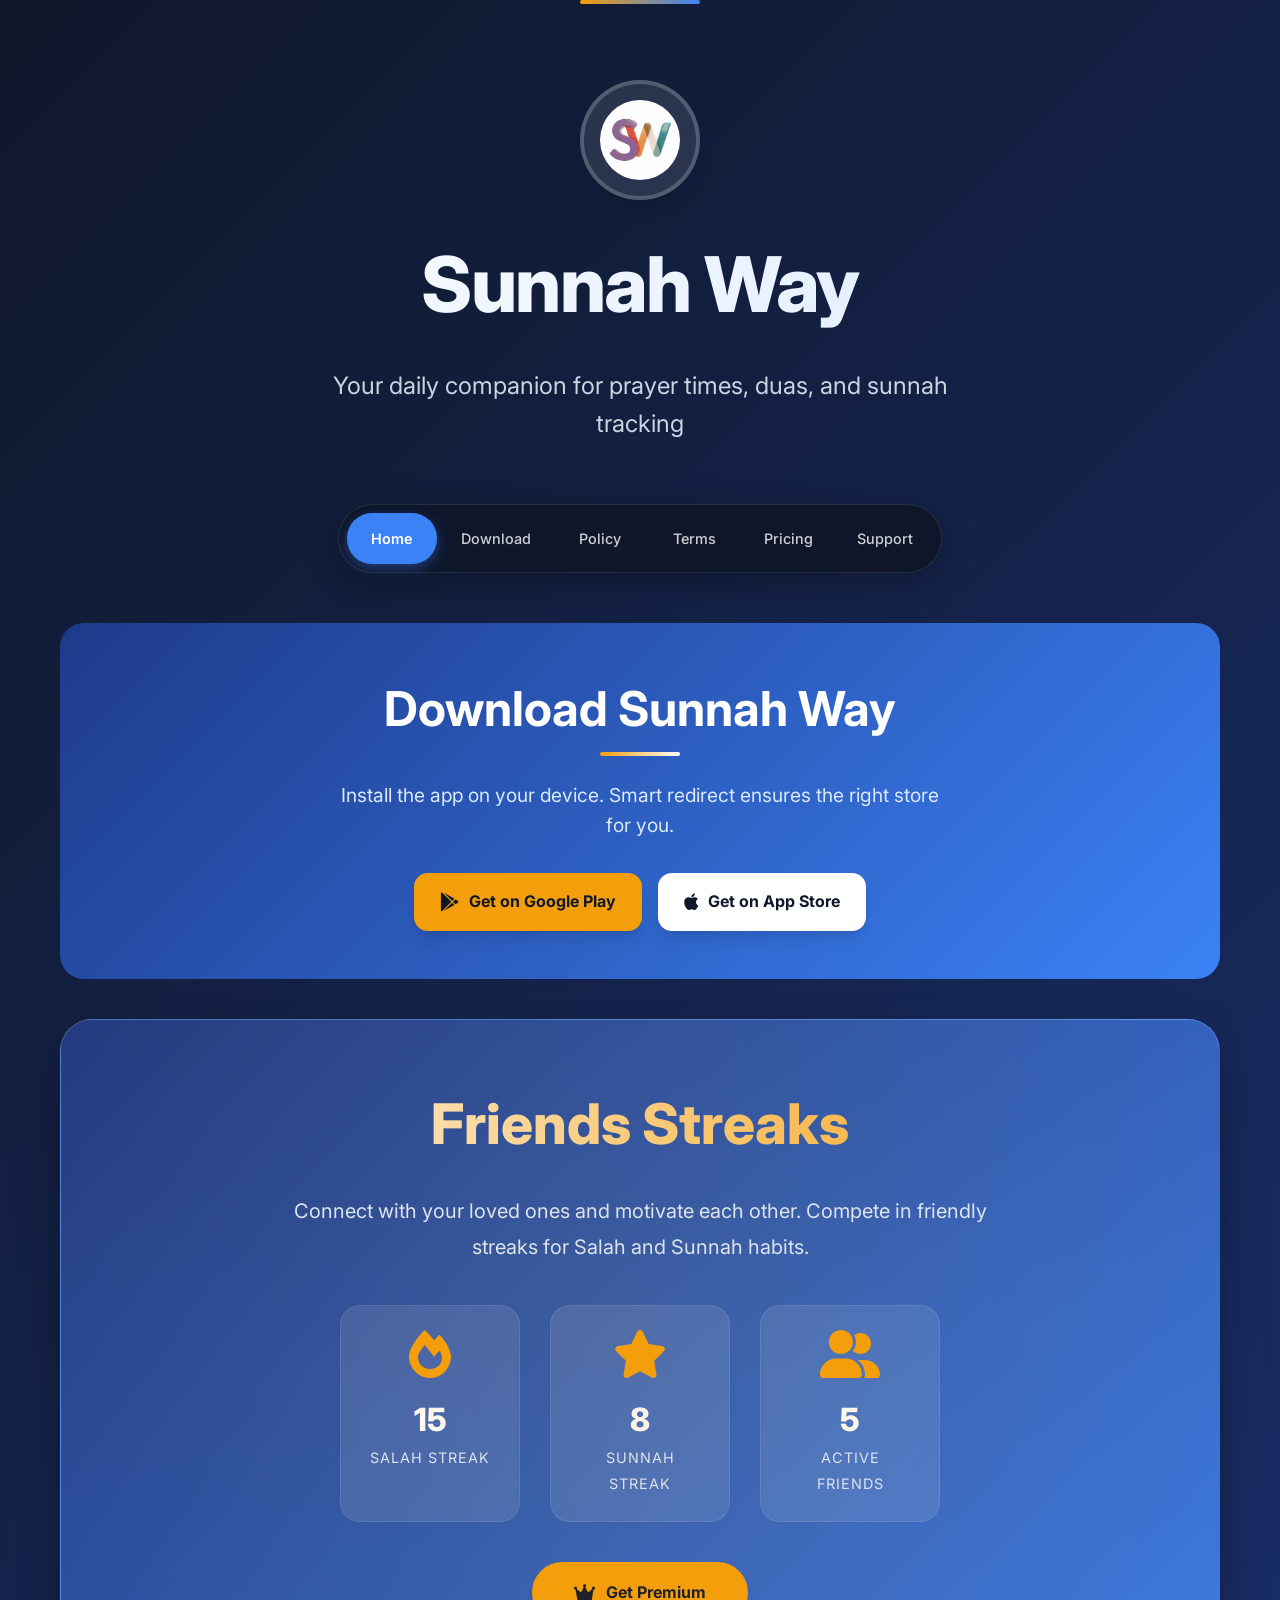
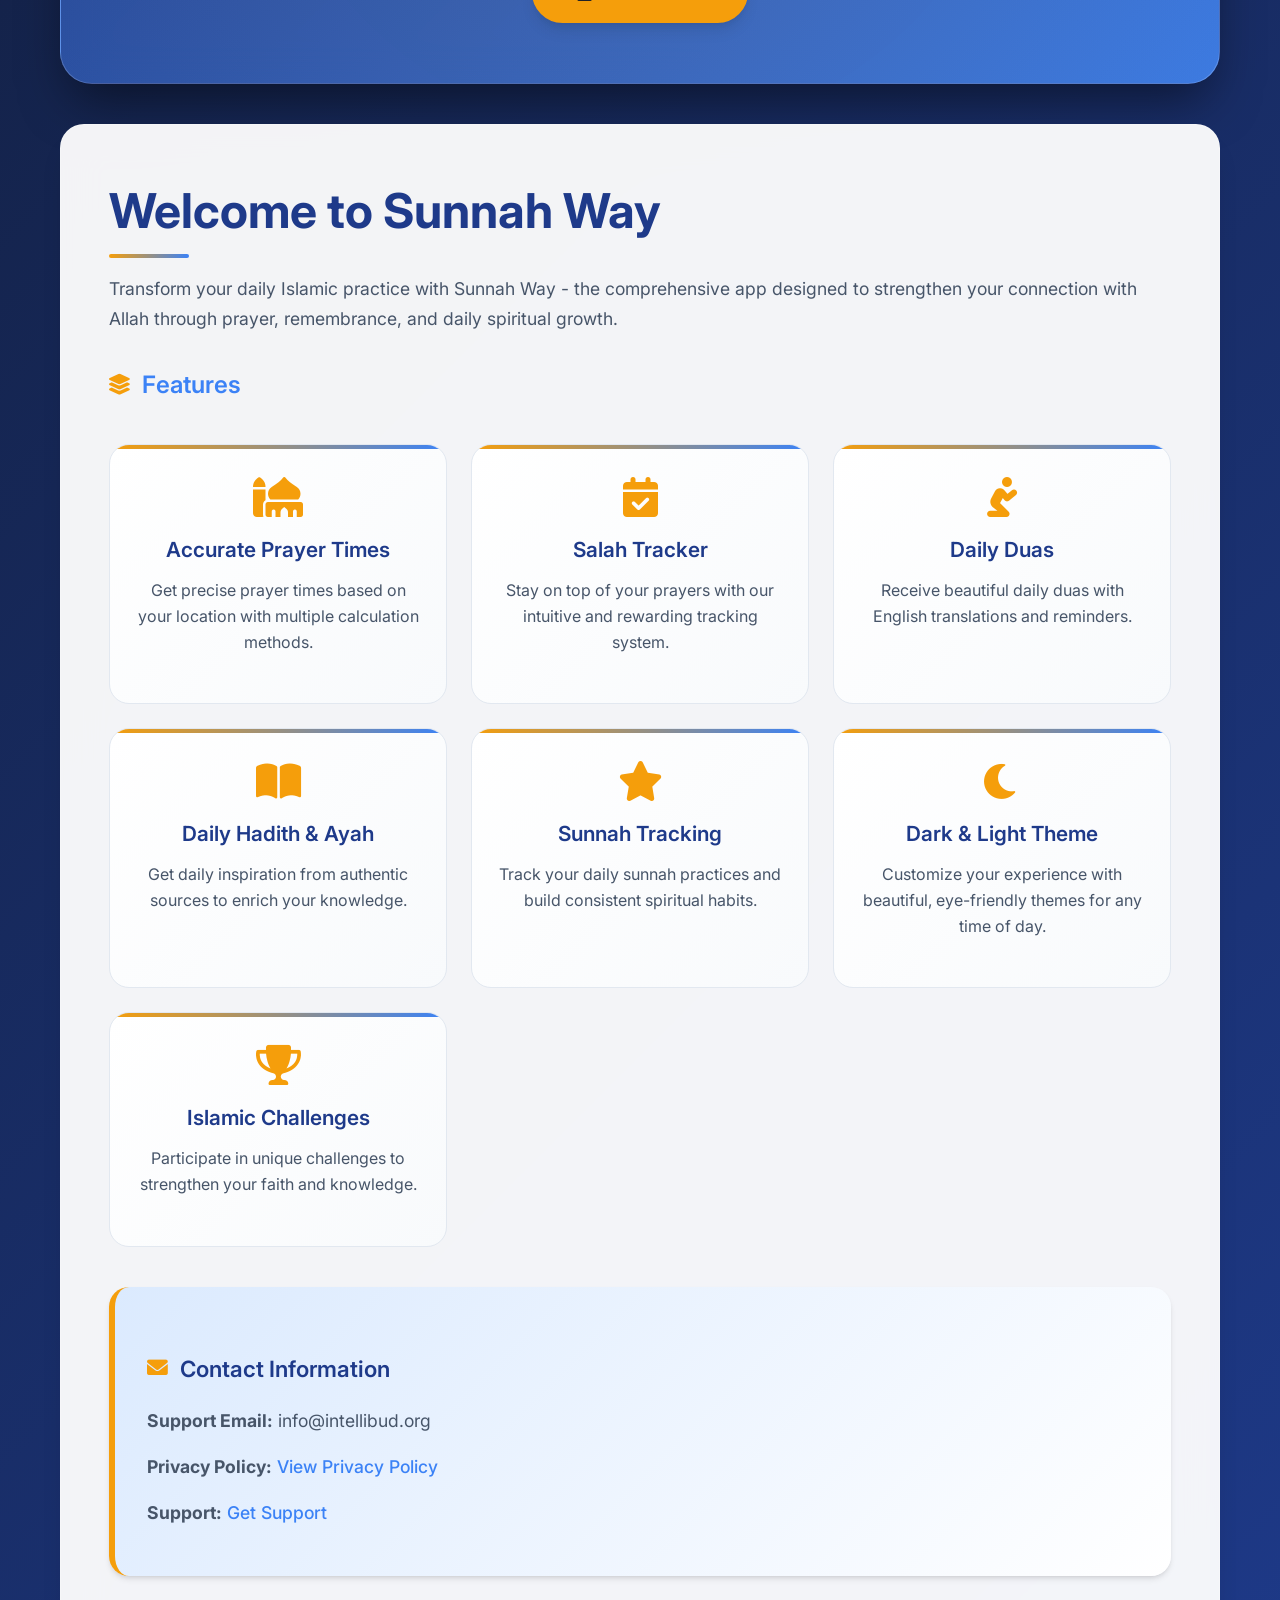
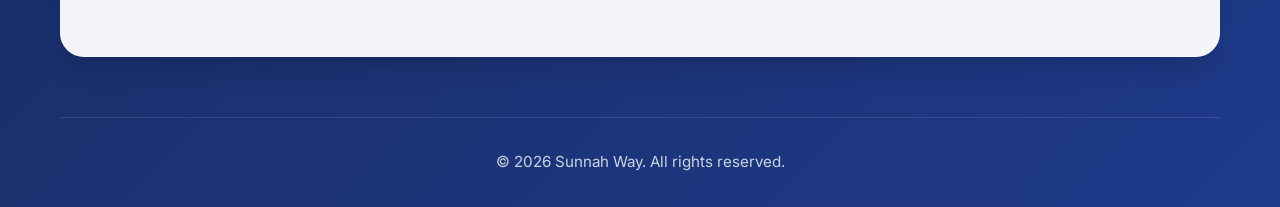
==== index.html @ 909e8182 "Fixed Navabr" ====
<!DOCTYPE html>
<html lang="en">
<head>
    <meta charset="UTF-8">
    <meta name="viewport" content="width=device-width, initial-scale=1.0">
    <link rel="icon" href="Logo.png">
    <title>Sunnah Way - Make Sunnah Your Lifestyle</title>
    <link href="https://fonts.googleapis.com/css2?family=Inter:wght@300;400;500;600;700;800&display=swap" rel="stylesheet">
    <link href="https://cdnjs.cloudflare.com/ajax/libs/font-awesome/6.0.0/css/all.min.css" rel="stylesheet">
    <style>
        :root {
            --primary-blue: #1e3a8a;
            --secondary-blue: #3b82f6;
            --accent-gold: #f59e0b;
            --deep-blue: #0f172a;
            --light-blue: #dbeafe;
            --white: #ffffff;
            --gray-100: #f8fafc;
            --gray-200: #e2e8f0;
            --gray-300: #cbd5e1;
            --gray-600: #475569;
            --gray-800: #1e293b;
            --shadow-sm: 0 1px 2px 0 rgb(0 0 0 / 0.05);
            --shadow-md: 0 4px 6px -1px rgb(0 0 0 / 0.1), 0 2px 4px -2px rgb(0 0 0 / 0.1);
            --shadow-lg: 0 10px 15px -3px rgb(0 0 0 / 0.1), 0 4px 6px -4px rgb(0 0 0 / 0.1);
            --shadow-xl: 0 20px 25px -5px rgb(0 0 0 / 0.1), 0 8px 10px -6px rgb(0 0 0 / 0.1);
        }

        * {
            margin: 0;
            padding: 0;
            box-sizing: border-box;
        }
        
        body {
            font-family: 'Inter', -apple-system, BlinkMacSystemFont, 'Segoe UI', Roboto, sans-serif;
            line-height: 1.6;
            color: var(--gray-800);
            background: linear-gradient(135deg, var(--deep-blue) 0%, var(--primary-blue) 100%);
            min-height: 100vh;
            overflow-x: hidden;
        }
        
        .container {
            max-width: 1200px;
            margin: 0 auto;
            padding: 0 20px;
        }
        
        /* Header Styles */
        .header {
            text-align: center;
            padding: 80px 0 60px;
            position: relative;
        }
        
        .header::before {
            content: '';
            position: absolute;
            top: 0;
            left: 50%;
            transform: translateX(-50%);
            width: 120px;
            height: 4px;
            background: linear-gradient(90deg, var(--accent-gold), var(--secondary-blue));
            border-radius: 2px;
        }
        
        .logo {
            width: 120px;
            height: 120px;
            margin: 0 auto 24px;
            border-radius: 50%;
            box-shadow: var(--shadow-lg);
            border: 4px solid rgba(255, 255, 255, 0.2);
            background: rgba(255, 255, 255, 0.1);
            backdrop-filter: blur(10px);
            display: flex;
            align-items: center;
            justify-content: center;
            animation: fadeInUp 1s ease-out 0.1s both;
            transition: all 0.3s ease;
        }
        
        .logo:hover {
            transform: scale(1.05);
            box-shadow: var(--shadow-xl);
            border-color: var(--accent-gold);
        }
        
        .logo img {
            width: 80px;
            height: 80px;
            object-fit: contain;
            border-radius: 50%;
        }
        
        .header h1 {
            font-size: clamp(3rem, 6vw, 5rem);
            font-weight: 800;
            margin-bottom: 20px;
            background: linear-gradient(135deg, var(--white) 0%, var(--light-blue) 100%);
            -webkit-background-clip: text; 
            background-clip: text;
            -webkit-text-fill-color: transparent;
            background-clip: text;
            letter-spacing: -0.02em;
            animation: fadeInUp 1s ease-out 0.3s both;
        }
        
        .header p {
            font-size: clamp(1.2rem, 2.5vw, 1.5rem);
            color: var(--gray-300);
            font-weight: 400;
            max-width: 700px;
            margin: 0 auto;
            animation: fadeInUp 1s ease-out 0.4s both;
        }
        
        .product-hunt-badge {
            text-align: center;
        }
        
        .product-hunt-badge img {
            transition: all 0.3s ease;
            border-radius: 12px;
            box-shadow: 0 4px 12px rgba(0, 0, 0, 0.15);
        }
        
        .product-hunt-badge img:hover {
            transform: translateY(-2px);
            box-shadow: 0 8px 20px rgba(0, 0, 0, 0.2);
        }
        
        /* Navigation */
        .nav {
            background: rgba(15, 23, 42, 0.95);
            backdrop-filter: blur(20px);
            border: 1px solid rgba(255, 255, 255, 0.1);
            border-radius: 50px;
            padding: 8px;
            margin: 0 auto 50px auto;
            display: flex;
            justify-content: center;
            align-items: center;
            gap: 4px;
            box-shadow: 0 8px 32px rgba(0, 0, 0, 0.3);
            animation: fadeInUp 1s ease-out 0.4s both;
            width: fit-content;
        }
        
        .nav a {
            color: rgba(255, 255, 255, 0.8);
            text-decoration: none;
            padding: 14px 20px;
            border-radius: 25px;
            background: transparent;
            transition: all 0.3s cubic-bezier(0.4, 0, 0.2, 1);
            font-weight: 500;
            font-size: 0.9rem;
            position: relative;
            white-space: nowrap;
            border: none;
            min-width: 90px;
            text-align: center;
            flex-shrink: 0;
        }
        
        .nav a:hover {
            background: rgba(255, 255, 255, 0.1);
            color: var(--white);
            transform: translateY(-1px);
        }
        
        .nav a.active {
            background: var(--secondary-blue);
            color: var(--white);
            font-weight: 600;
            box-shadow: 0 4px 12px rgba(59, 130, 246, 0.4);
        }
        
        /* Mobile Navigation */
        .mobile-nav-toggle {
            display: none;
            background: rgba(15, 23, 42, 0.95);
            border: 1px solid rgba(255, 255, 255, 0.1);
            border-radius: 12px;
            padding: 12px;
            color: white;
            cursor: pointer;
            margin-bottom: 20px;
            margin-left: auto;
            margin-right: auto;
            width: fit-content;
        }
        
        /* Content Sections */
        .content {
            background: rgba(255, 255, 255, 0.95);
            backdrop-filter: blur(20px);
            border-radius: 24px;
            padding: 48px;
            margin-bottom: 32px;
            box-shadow: var(--shadow-xl);
            border: 1px solid rgba(255, 255, 255, 0.2);
            animation: fadeInUp 1s ease-out 0.6s both;
        }
        
        .content h2 {
            color: var(--primary-blue);
            margin-bottom: 24px;
            font-size: clamp(2rem, 4vw, 3rem);
            font-weight: 700;
            position: relative;
        }
        
        .content h2::after {
            content: '';
            position: absolute;
            bottom: -8px;
            left: 0;
            width: 80px;
            height: 4px;
            background: linear-gradient(90deg, var(--accent-gold), var(--secondary-blue));
            border-radius: 2px;
        }
        
        .content h3 {
            color: var(--secondary-blue);
            margin: 32px 0 16px 0;
            font-size: 1.5rem;
            font-weight: 600;
            display: flex;
            align-items: center;
            gap: 12px;
        }
        
        .content h3 i {
            color: var(--accent-gold);
            font-size: 1.3rem;
        }
        
        .content p {
            font-size: 1.1rem;
            color: var(--gray-600);
            margin-bottom: 16px;
            line-height: 1.7;
        }
        
        .content ul {
            margin: 16px 0;
            padding-left: 24px;
        }
        
        .content li {
            font-size: 1.1rem;
            color: var(--gray-600);
            margin-bottom: 8px;
            line-height: 1.6;
        }
        
        /* Feature Cards */
        .app-features {
            display: grid;
            grid-template-columns: repeat(auto-fit, minmax(280px, 1fr));
            gap: 24px;
            margin: 40px 0;
        }
        
        .feature-card {
            background: linear-gradient(135deg, var(--white) 0%, var(--gray-100) 100%);
            border: 1px solid var(--gray-200);
            border-radius: 20px;
            padding: 32px 24px;
            text-align: center;
            transition: all 0.3s cubic-bezier(0.4, 0, 0.2, 1);
            position: relative;
            overflow: hidden;
        }
        
        .feature-card::before {
            content: '';
            position: absolute;
            top: 0;
            left: 0;
            right: 0;
            height: 4px;
            background: linear-gradient(90deg, var(--accent-gold), var(--secondary-blue));
        }
        
        .feature-card:hover {
            transform: translateY(-8px);
            box-shadow: var(--shadow-xl);
            border-color: var(--secondary-blue);
        }
        
        .feature-card i {
            font-size: 2.5rem;
            color: var(--accent-gold);
            margin-bottom: 16px;
            display: block;
        }
        
        .feature-card h4 {
            color: var(--primary-blue);
            margin-bottom: 12px;
            font-size: 1.3rem;
            font-weight: 600;
        }
        
        .feature-card p {
            color: var(--gray-600);
            font-size: 1rem;
            line-height: 1.6;
        }
        
        /* Contact Info */
        .contact-info {
            background: linear-gradient(135deg, var(--light-blue) 0%, var(--white) 100%);
            border-radius: 20px;
            padding: 32px;
            margin: 32px 0;
            border-left: 6px solid var(--accent-gold);
            box-shadow: var(--shadow-md);
        }

        .title {

            border-radius: 50px;
        }
        
        .contact-info h3 {
            color: var(--primary-blue);
            margin-bottom: 20px;
            font-size: 1.4rem;
            font-weight: 600;
            display: flex;
            align-items: center;
            gap: 12px;
        }
        
        .contact-info h3 i {
            color: var(--accent-gold);
        }
        
        .contact-info a {
            color: var(--secondary-blue);
            text-decoration: none;
            font-weight: 500;
            transition: color 0.3s ease;
        }
        
        .contact-info a:hover {
            color: var(--accent-gold);
        }
        
        /* Download CTA Section */
        .download-cta {
            background: linear-gradient(135deg, var(--primary-blue) 0%, var(--secondary-blue) 100%);
            border-radius: 24px;
            padding: 48px;
            margin: 32px 0;
            color: var(--white);
            text-align: center;
            animation: fadeInUp 1s ease-out 0.8s both;
        }
        
        .download-cta h2 {
            color: var(--white);
            margin-bottom: 32px;
            font-size: clamp(2rem, 4vw, 3rem);
            font-weight: 700;
            position: relative;
        }
        
        .download-cta h2::after {
            content: '';
            position: absolute;
            bottom: -8px;
            left: 50%;
            transform: translateX(-50%);
            width: 80px;
            height: 4px;
            background: linear-gradient(90deg, var(--accent-gold), var(--white));
            border-radius: 2px;
        }
        
        .download-cta p {
            color: var(--light-blue);
            font-size: 1.2rem;
            margin-bottom: 32px;
            max-width: 600px;
            margin-left: auto;
            margin-right: auto;
        }
        
        .download-cta .download-btn {
            display: inline-flex;
            align-items: center;
            gap: 12px;
            background: var(--accent-gold);
            color: var(--deep-blue);
            padding: 16px 32px;
            border-radius: 16px;
            text-decoration: none;
            font-weight: 700;
            font-size: 1.1rem;
            transition: all 0.3s cubic-bezier(0.4, 0, 0.2, 1);
            box-shadow: var(--shadow-lg);
            border: 2px solid var(--accent-gold);
        }
        
        .download-cta .download-btn:hover {
            background: transparent;
            color: var(--accent-gold);
            transform: translateY(-2px);
            box-shadow: var(--shadow-xl);
        }
        
        .download-cta .download-btn i {
            font-size: 1.2rem;
        }

        /* Store Button Group */
        .store-buttons {
            display: flex;
            justify-content: center;
            gap: 16px;
            flex-wrap: wrap;
        }
        .store-btn {
            display: inline-flex;
            align-items: center;
            gap: 10px;
            padding: 14px 24px;
            border-radius: 14px;
            text-decoration: none;
            font-weight: 700;
            box-shadow: var(--shadow-lg);
            transition: all 0.3s cubic-bezier(0.4, 0, 0.2, 1);
            border: 2px solid transparent;
        }
        .store-btn i {
            font-size: 1.2rem;
        }
        .store-btn.google-play {
            background: var(--accent-gold);
            color: var(--deep-blue);
            border-color: var(--accent-gold);
        }
        .store-btn.google-play:hover {
            background: transparent;
            color: var(--accent-gold);
            transform: translateY(-2px);
            box-shadow: var(--shadow-xl);
        }
        .store-btn.app-store {
            background: var(--white);
            color: var(--deep-blue);
            border-color: var(--white);
        }
        .store-btn.app-store:hover {
            background: transparent;
            color: var(--white);
            transform: translateY(-2px);
            box-shadow: var(--shadow-xl);
        }
        
        /* Footer */
        .footer {
            text-align: center;
            color: var(--gray-300);
            margin-top: 60px;
            padding: 32px 0;
            font-size: 0.95rem;
            border-top: 1px solid rgba(255, 255, 255, 0.1);
        }
        
        /* Animations */
        @keyframes fadeInUp {
            from {
                opacity: 0;
                transform: translateY(30px);
            }
            to {
                opacity: 1;
                transform: translateY(0);
            }
        }
        
        /* Mobile Responsive */
        @media (max-width: 768px) {
            .container {
                padding: 0 16px;
            }
            
            .header {
                padding: 60px 0 40px;
            }
            
            .mobile-nav-toggle {
                display: flex;
                align-items: center;
                justify-content: center;
                position: fixed;
                top: 20px;
                right: 20px;
                background: rgba(15, 23, 42, 0.8);
                backdrop-filter: blur(12px);
                border: 1px solid rgba(255, 255, 255, 0.2);
                border-radius: 12px;
                width: 50px;
                height: 50px;
                color: white;
                cursor: pointer;
                z-index: 1000;
                transition: all 0.3s cubic-bezier(0.4, 0, 0.2, 1);
                box-shadow: 0 8px 32px rgba(0, 0, 0, 0.3);
            }

            .mobile-nav-toggle:hover {
                background: rgba(15, 23, 42, 0.95);
                transform: scale(1.05);
                border-color: var(--accent-gold);
            }

            .mobile-nav-toggle i {
                font-size: 1.4rem;
            }

            .nav {
                display: none;
                flex-direction: column;
                position: fixed;
                top: 85px;
                left: 20px;
                right: 20px;
                background: rgba(15, 23, 42, 0.98);
                backdrop-filter: blur(25px);
                padding: 30px 20px;
                border-radius: 24px;
                border: 1px solid rgba(255, 255, 255, 0.1);
                box-shadow: 0 20px 40px rgba(0, 0, 0, 0.5);
                z-index: 999;
                gap: 12px;
                animation: slideDown 0.4s cubic-bezier(0.4, 0, 0.2, 1);
            }

            @keyframes slideDown {
                from { opacity: 0; transform: translateY(-20px); }
                to { opacity: 1; transform: translateY(0); }
            }
            
            .nav.active {
                display: flex;
            }
            
            .nav a {
                padding: 16px 20px;
                font-size: 1.1rem;
                width: 100%;
                text-align: center;
                border-radius: 16px;
                background: rgba(255, 255, 255, 0.03);
            }

            .nav a:hover {
                background: rgba(255, 255, 255, 0.1);
                transform: translateX(5px);
            }

            .nav a.active {
                background: var(--secondary-blue);
                box-shadow: 0 4px 15px rgba(59, 130, 246, 0.4);
            }
            
            .content {
                padding: 32px 24px;
                margin-bottom: 24px;
            }
            
            .app-features {
                grid-template-columns: 1fr;
                gap: 20px;
            }
            
            .feature-card {
                padding: 24px 20px;
            }
            
            .contact-info {
                padding: 24px 20px;
            }
            
            .download-cta {
                padding: 32px 24px;
            }

            .store-buttons {
                flex-direction: column;
                align-items: stretch;
                gap: 12px;
            }
            .store-btn {
                justify-content: center;
            }
        }
        
        @media (max-width: 480px) {
            .header h1 {
                font-size: 2.5rem;
            }
            
            .content h2 {
                font-size: 1.8rem;
            }
            
            .content {
                padding: 24px 20px;
            }

            .nav {
                top: 80px;
            }
            
            .feature-card {
                padding: 20px 16px;
            }
            
            .download-cta {
                padding: 24px 20px;
            }
        }

        /* Premium Section Styling */
        .premium-friends-section {
            background: linear-gradient(135deg, rgba(30, 58, 138, 0.9) 0%, rgba(59, 130, 246, 0.9) 100%);
            backdrop-filter: blur(20px);
            border-radius: 32px;
            padding: 60px 40px;
            margin: 40px 0;
            text-align: center;
            color: var(--white);
            border: 1px solid rgba(255, 255, 255, 0.2);
            box-shadow: 0 25px 50px -12px rgba(0, 0, 0, 0.5);
            position: relative;
            overflow: hidden;
            animation: fadeInUp 1s ease-out 0.8s both;
        }

        .premium-friends-section::before {
            content: '';
            position: absolute;
            top: -50%;
            left: -50%;
            width: 200%;
            height: 200%;
            background: radial-gradient(circle, rgba(245, 158, 11, 0.1) 0%, transparent 70%);
            animation: rotate 20s linear infinite;
        }

        @keyframes rotate {
            from { transform: rotate(0deg); }
            to { transform: rotate(360deg); }
        }

        .premium-friends-section h2 {
            font-size: clamp(2rem, 5vw, 3.5rem);
            margin-bottom: 24px;
            background: linear-gradient(to right, #fff, #f59e0b);
            -webkit-background-clip: text; 
            background-clip: text;
            -webkit-text-fill-color: transparent;
            font-weight: 800;
        }

        .premium-friends-section p {
            font-size: 1.25rem;
            color: var(--light-blue);
            max-width: 700px;
            margin: 0 auto 40px;
            line-height: 1.8;
        }

        .streak-visual {
            display: flex;
            justify-content: center;
            gap: 30px;
            flex-wrap: wrap;
            margin-bottom: 40px;
        }

        .streak-card {
            background: rgba(255, 255, 255, 0.1);
            padding: 24px;
            border-radius: 20px;
            border: 1px solid rgba(255, 255, 255, 0.1);
            width: 180px;
            transition: transform 0.3s ease;
        }

        .streak-card:hover {
            transform: translateY(-10px);
            background: rgba(255, 255, 255, 0.15);
        }

        .streak-card i {
            font-size: 3rem;
            color: var(--accent-gold);
            margin-bottom: 16px;
        }

        .streak-card .number {
            font-size: 2rem;
            font-weight: 800;
            display: block;
        }

        .streak-card .label {
            font-size: 0.9rem;
            text-transform: uppercase;
            letter-spacing: 1px;
            color: var(--light-blue);
        }
    </style>
</head>
<body>
    <div class="container">
        <div class="header">
            <div class="logo">
                <img src="Logo.png" alt="Sunnah Way Logo">
            </div>
            <h1>Sunnah Way</h1>
            <p>Your daily companion for prayer times, duas, and sunnah tracking</p>
        </div>
        
        <button class="mobile-nav-toggle" id="mobile-menu-btn">
            <i class="fas fa-bars"></i>
        </button>

        <nav class="nav">
            <a href="index.html" class="active">Home</a>
            <a href="download.html">Download</a>
            <a href="privacy.html">Policy</a>
            <a href="terms.html">Terms</a>
            <a href="pricing.html">Pricing</a>
            <a href="support.html">Support</a>
        </nav>

        <div class="download-cta">
            <h2>Download Sunnah Way</h2>
            <p>Install the app on your device. Smart redirect ensures the right store for you.</p>
            <div class="store-buttons">
                <a href="download.html" class="store-btn google-play">
                    <i class="fab fa-google-play"></i>
                    Get on Google Play
                </a>
                <a href="download.html" class="store-btn app-store">
                    <i class="fab fa-apple"></i>
                    Get on App Store
                </a>
            </div>
        </div>

        <!-- Premium Feature Section -->
        <div class="premium-friends-section">
            <h2>Friends Streaks</h2>
            <p>Connect with your loved ones and motivate each other. Compete in friendly streaks for Salah and Sunnah habits.</p>
            <div class="streak-visual">
                <div class="streak-card">
                    <i class="fas fa-fire"></i>
                    <span class="number">15</span>
                    <span class="label">Salah Streak</span>
                </div>
                <div class="streak-card">
                    <i class="fas fa-star"></i>
                    <span class="number">8</span>
                    <span class="label">Sunnah Streak</span>
                </div>
                <div class="streak-card">
                    <i class="fas fa-user-friends"></i>
                    <span class="number">5</span>
                    <span class="label">Active Friends</span>
                </div>
            </div>
            <a href="pricing.html" class="store-btn google-play" style="padding: 16px 40px; border-radius: 50px;">
                <i class="fas fa-crown"></i> Get Premium
            </a>
        </div>

        <div class="content">
            <h2>Welcome to Sunnah Way</h2>
            <p>Transform your daily Islamic practice with Sunnah Way - the comprehensive app designed to strengthen your connection with Allah through prayer, remembrance, and daily spiritual growth.</p>
            
            <h3><i class="fas fa-layer-group"></i> Features</h3>
            <div class="app-features">
                <div class="feature-card">
                    <i class="fas fa-mosque"></i>
                    <h4>Accurate Prayer Times</h4>
                    <p>Get precise prayer times based on your location with multiple calculation methods.</p>
                </div>
                <div class="feature-card">
                    <i class="fas fa-calendar-check"></i>
                    <h4>Salah Tracker</h4>
                    <p>Stay on top of your prayers with our intuitive and rewarding tracking system.</p>
                </div>
                <div class="feature-card">
                    <i class="fas fa-pray"></i>
                    <h4>Daily Duas</h4>
                    <p>Receive beautiful daily duas with English translations and reminders.</p>
                </div>
                <div class="feature-card">
                    <i class="fas fa-book-open"></i>
                    <h4>Daily Hadith & Ayah</h4>
                    <p>Get daily inspiration from authentic sources to enrich your knowledge.</p>
                </div>
                <div class="feature-card">
                    <i class="fas fa-star"></i>
                    <h4>Sunnah Tracking</h4>
                    <p>Track your daily sunnah practices and build consistent spiritual habits.</p>
                </div>
                <div class="feature-card">
                    <i class="fas fa-moon"></i>
                    <h4>Dark & Light Theme</h4>
                    <p>Customize your experience with beautiful, eye-friendly themes for any time of day.</p>
                </div>
                <div class="feature-card">
                    <i class="fas fa-trophy"></i>
                    <h4>Islamic Challenges</h4>
                    <p>Participate in unique challenges to strengthen your faith and knowledge.</p>
                </div>
            </div>
            
            <div class="contact-info">
                <h3><i class="fas fa-envelope"></i> Contact Information</h3>
                <p><strong>Support Email:</strong> info@intellibud.org</p>
                <p><strong>Privacy Policy:</strong> <a href="privacy.html">View Privacy Policy</a></p>
                <p><strong>Support:</strong> <a href="support.html">Get Support</a></p>
            </div>
        </div>
        
        
        
        <div class="footer">
            <p>&copy; 2026 Sunnah Way. All rights reserved.</p>
        </div>
    </div>

    
    <script>
        const mobileMenuBtn = document.getElementById('mobile-menu-btn');
        const nav = document.querySelector('.nav');

        if (mobileMenuBtn && nav) {
            mobileMenuBtn.addEventListener('click', () => {
                nav.classList.toggle('active');
                const icon = mobileMenuBtn.querySelector('i');
                if (nav.classList.contains('active')) {
                    icon.classList.remove('fa-bars');
                    icon.classList.add('fa-times');
                } else {
                    icon.classList.remove('fa-times');
                    icon.classList.add('fa-bars');
                }
            });

            document.addEventListener('click', (e) => {
                if (!nav.contains(e.target) && !mobileMenuBtn.contains(e.target)) {
                    nav.classList.remove('active');
                    const icon = mobileMenuBtn.querySelector('i');
                    if (icon) {
                        icon.classList.remove('fa-times');
                        icon.classList.add('fa-bars');
                    }
                }
            });
        }
    </script>

</body>
</html>
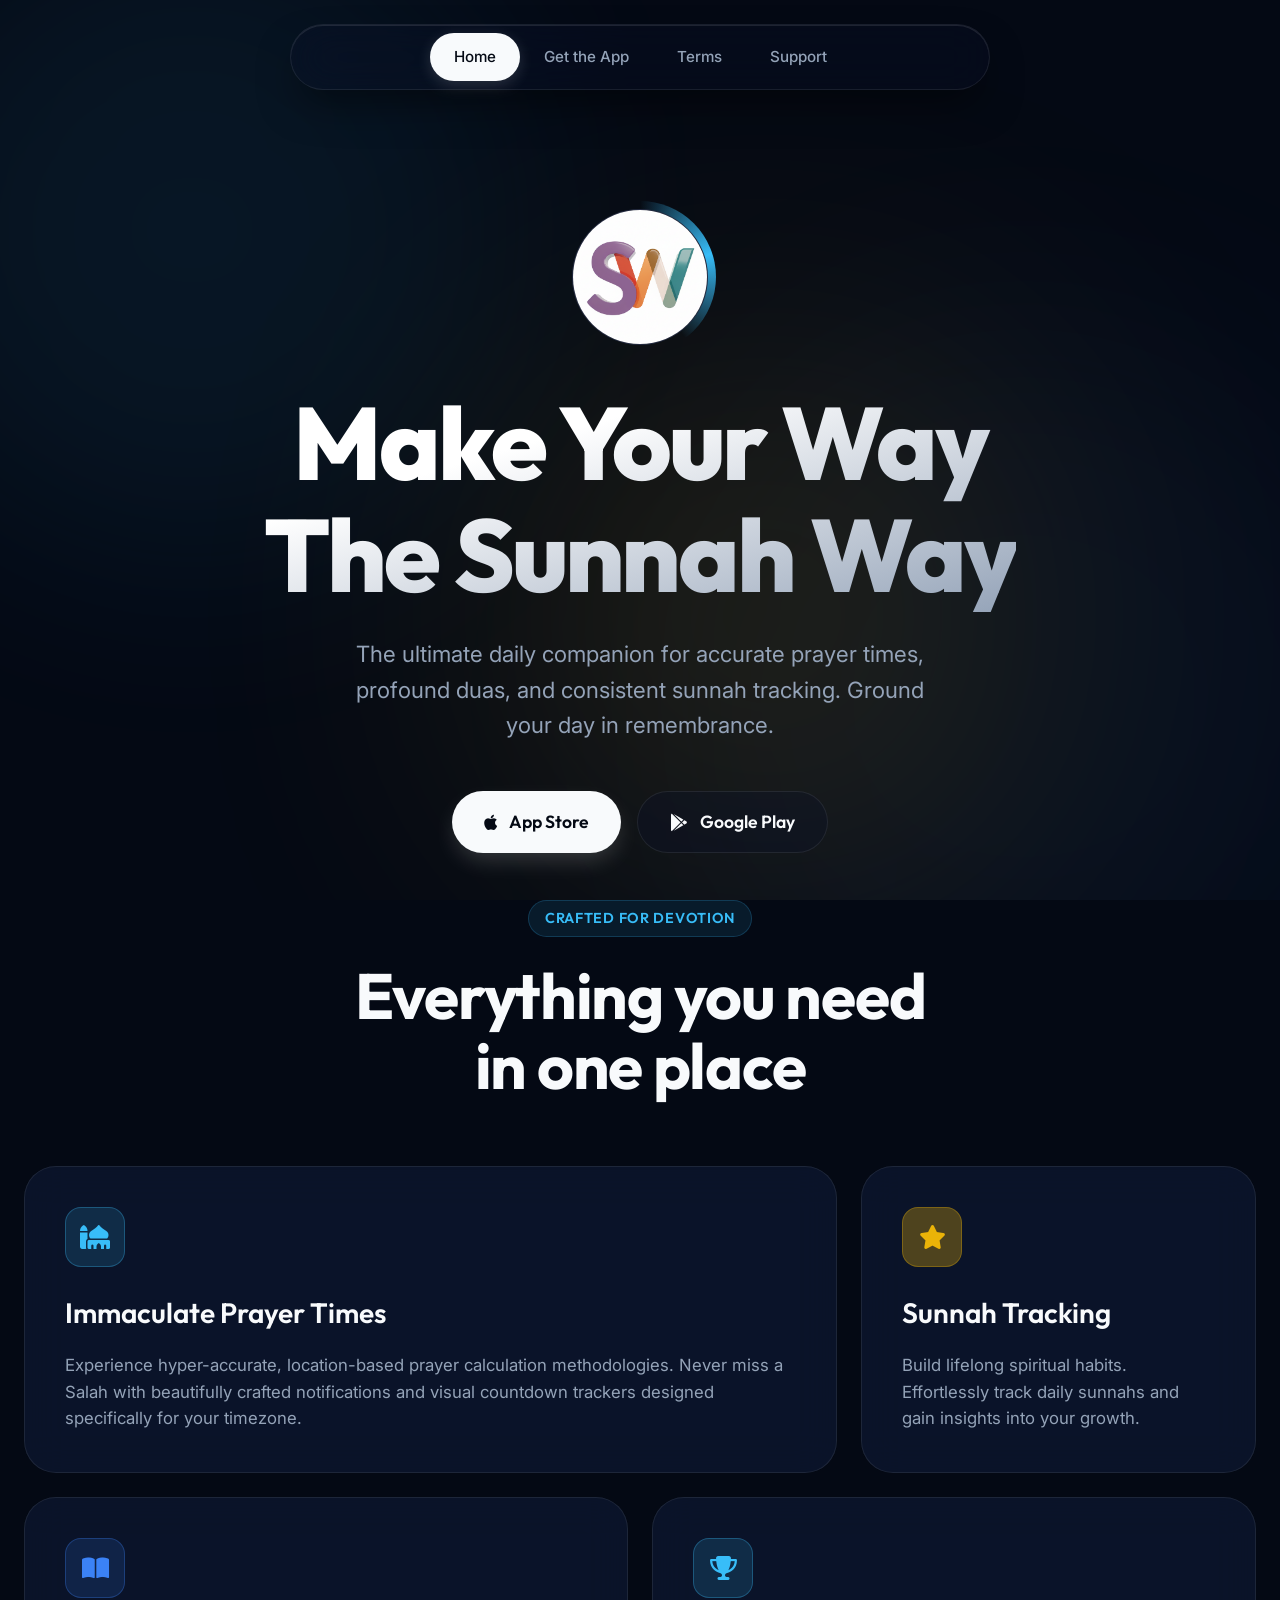
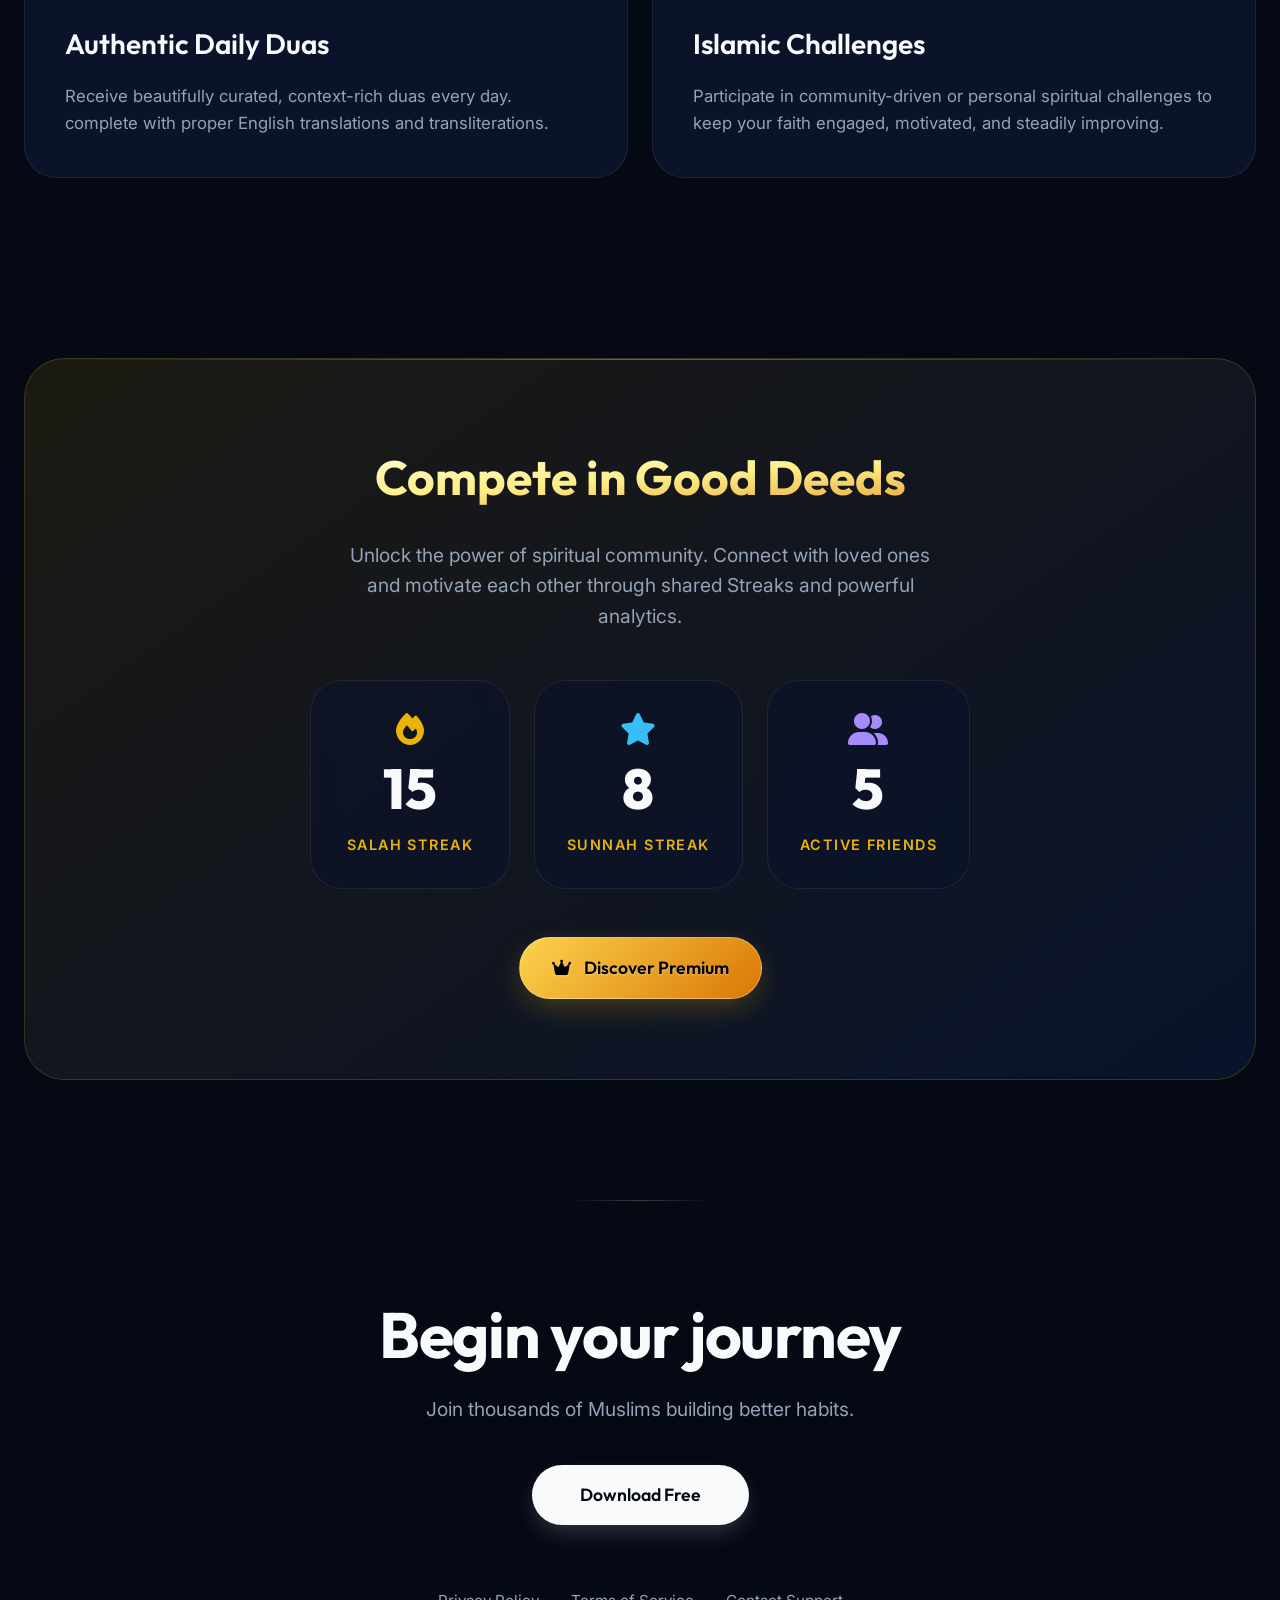
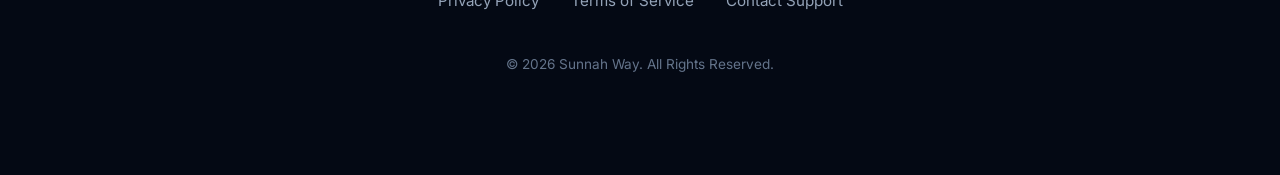
==== commit 35fd24f3: "UI Enhanced" ====
--- a/index.html
+++ b/index.html
@@ -1,881 +1,194 @@
 <!DOCTYPE html>
-<html lang="en">
+<html lang="en" class="scroll-smooth">
+
 <head>
     <meta charset="UTF-8">
     <meta name="viewport" content="width=device-width, initial-scale=1.0">
+    <meta name="description"
+        content="Sunnah Way - Transform your daily Islamic practice with the ultimate app for prayer, dua, and sunnah tracking.">
     <link rel="icon" href="Logo.png">
-    <title>Sunnah Way - Make Sunnah Your Lifestyle</title>
-    <link href="https://fonts.googleapis.com/css2?family=Inter:wght@300;400;500;600;700;800&display=swap" rel="stylesheet">
-    <link href="https://cdnjs.cloudflare.com/ajax/libs/font-awesome/6.0.0/css/all.min.css" rel="stylesheet">
-    <style>
-        :root {
-            --primary-blue: #1e3a8a;
-            --secondary-blue: #3b82f6;
-            --accent-gold: #f59e0b;
-            --deep-blue: #0f172a;
-            --light-blue: #dbeafe;
-            --white: #ffffff;
-            --gray-100: #f8fafc;
-            --gray-200: #e2e8f0;
-            --gray-300: #cbd5e1;
-            --gray-600: #475569;
-            --gray-800: #1e293b;
-            --shadow-sm: 0 1px 2px 0 rgb(0 0 0 / 0.05);
-            --shadow-md: 0 4px 6px -1px rgb(0 0 0 / 0.1), 0 2px 4px -2px rgb(0 0 0 / 0.1);
-            --shadow-lg: 0 10px 15px -3px rgb(0 0 0 / 0.1), 0 4px 6px -4px rgb(0 0 0 / 0.1);
-            --shadow-xl: 0 20px 25px -5px rgb(0 0 0 / 0.1), 0 8px 10px -6px rgb(0 0 0 / 0.1);
-        }
+    <title>Sunnah Way - Make Your Way The Sunnah Way</title>
 
-        * {
-            margin: 0;
-            padding: 0;
-            box-sizing: border-box;
-        }
-        
-        body {
-            font-family: 'Inter', -apple-system, BlinkMacSystemFont, 'Segoe UI', Roboto, sans-serif;
-            line-height: 1.6;
-            color: var(--gray-800);
-            background: linear-gradient(135deg, var(--deep-blue) 0%, var(--primary-blue) 100%);
-            min-height: 100vh;
-            overflow-x: hidden;
-        }
-        
-        .container {
-            max-width: 1200px;
-            margin: 0 auto;
-            padding: 0 20px;
-        }
-        
-        /* Header Styles */
-        .header {
-            text-align: center;
-            padding: 80px 0 60px;
-            position: relative;
-        }
-        
-        .header::before {
-            content: '';
-            position: absolute;
-            top: 0;
-            left: 50%;
-            transform: translateX(-50%);
-            width: 120px;
-            height: 4px;
-            background: linear-gradient(90deg, var(--accent-gold), var(--secondary-blue));
-            border-radius: 2px;
-        }
-        
-        .logo {
-            width: 120px;
-            height: 120px;
-            margin: 0 auto 24px;
-            border-radius: 50%;
-            box-shadow: var(--shadow-lg);
-            border: 4px solid rgba(255, 255, 255, 0.2);
-            background: rgba(255, 255, 255, 0.1);
-            backdrop-filter: blur(10px);
-            display: flex;
-            align-items: center;
-            justify-content: center;
-            animation: fadeInUp 1s ease-out 0.1s both;
-            transition: all 0.3s ease;
-        }
-        
-        .logo:hover {
-            transform: scale(1.05);
-            box-shadow: var(--shadow-xl);
-            border-color: var(--accent-gold);
-        }
-        
-        .logo img {
-            width: 80px;
-            height: 80px;
-            object-fit: contain;
-            border-radius: 50%;
-        }
-        
-        .header h1 {
-            font-size: clamp(3rem, 6vw, 5rem);
-            font-weight: 800;
-            margin-bottom: 20px;
-            background: linear-gradient(135deg, var(--white) 0%, var(--light-blue) 100%);
-            -webkit-background-clip: text; 
-            background-clip: text;
-            -webkit-text-fill-color: transparent;
-            background-clip: text;
-            letter-spacing: -0.02em;
-            animation: fadeInUp 1s ease-out 0.3s both;
-        }
-        
-        .header p {
-            font-size: clamp(1.2rem, 2.5vw, 1.5rem);
-            color: var(--gray-300);
-            font-weight: 400;
-            max-width: 700px;
-            margin: 0 auto;
-            animation: fadeInUp 1s ease-out 0.4s both;
-        }
-        
-        .product-hunt-badge {
-            text-align: center;
-        }
-        
-        .product-hunt-badge img {
-            transition: all 0.3s ease;
-            border-radius: 12px;
-            box-shadow: 0 4px 12px rgba(0, 0, 0, 0.15);
-        }
-        
-        .product-hunt-badge img:hover {
-            transform: translateY(-2px);
-            box-shadow: 0 8px 20px rgba(0, 0, 0, 0.2);
-        }
-        
-        /* Navigation */
-        .nav {
-            background: rgba(15, 23, 42, 0.95);
-            backdrop-filter: blur(20px);
-            border: 1px solid rgba(255, 255, 255, 0.1);
-            border-radius: 50px;
-            padding: 8px;
-            margin: 0 auto 50px auto;
-            display: flex;
-            justify-content: center;
-            align-items: center;
-            gap: 4px;
-            box-shadow: 0 8px 32px rgba(0, 0, 0, 0.3);
-            animation: fadeInUp 1s ease-out 0.4s both;
-            width: fit-content;
-        }
-        
-        .nav a {
-            color: rgba(255, 255, 255, 0.8);
-            text-decoration: none;
-            padding: 14px 20px;
-            border-radius: 25px;
-            background: transparent;
-            transition: all 0.3s cubic-bezier(0.4, 0, 0.2, 1);
-            font-weight: 500;
-            font-size: 0.9rem;
-            position: relative;
-            white-space: nowrap;
-            border: none;
-            min-width: 90px;
-            text-align: center;
-            flex-shrink: 0;
-        }
-        
-        .nav a:hover {
-            background: rgba(255, 255, 255, 0.1);
-            color: var(--white);
-            transform: translateY(-1px);
-        }
-        
-        .nav a.active {
-            background: var(--secondary-blue);
-            color: var(--white);
-            font-weight: 600;
-            box-shadow: 0 4px 12px rgba(59, 130, 246, 0.4);
-        }
-        
-        /* Mobile Navigation */
-        .mobile-nav-toggle {
-            display: none;
-            background: rgba(15, 23, 42, 0.95);
-            border: 1px solid rgba(255, 255, 255, 0.1);
-            border-radius: 12px;
-            padding: 12px;
-            color: white;
-            cursor: pointer;
-            margin-bottom: 20px;
-            margin-left: auto;
-            margin-right: auto;
-            width: fit-content;
-        }
-        
-        /* Content Sections */
-        .content {
-            background: rgba(255, 255, 255, 0.95);
-            backdrop-filter: blur(20px);
-            border-radius: 24px;
-            padding: 48px;
-            margin-bottom: 32px;
-            box-shadow: var(--shadow-xl);
-            border: 1px solid rgba(255, 255, 255, 0.2);
-            animation: fadeInUp 1s ease-out 0.6s both;
-        }
-        
-        .content h2 {
-            color: var(--primary-blue);
-            margin-bottom: 24px;
-            font-size: clamp(2rem, 4vw, 3rem);
-            font-weight: 700;
-            position: relative;
-        }
-        
-        .content h2::after {
-            content: '';
-            position: absolute;
-            bottom: -8px;
-            left: 0;
-            width: 80px;
-            height: 4px;
-            background: linear-gradient(90deg, var(--accent-gold), var(--secondary-blue));
-            border-radius: 2px;
-        }
-        
-        .content h3 {
-            color: var(--secondary-blue);
-            margin: 32px 0 16px 0;
-            font-size: 1.5rem;
-            font-weight: 600;
-            display: flex;
-            align-items: center;
-            gap: 12px;
-        }
-        
-        .content h3 i {
-            color: var(--accent-gold);
-            font-size: 1.3rem;
-        }
-        
-        .content p {
-            font-size: 1.1rem;
-            color: var(--gray-600);
-            margin-bottom: 16px;
-            line-height: 1.7;
-        }
-        
-        .content ul {
-            margin: 16px 0;
-            padding-left: 24px;
-        }
-        
-        .content li {
-            font-size: 1.1rem;
-            color: var(--gray-600);
-            margin-bottom: 8px;
-            line-height: 1.6;
-        }
-        
-        /* Feature Cards */
-        .app-features {
-            display: grid;
-            grid-template-columns: repeat(auto-fit, minmax(280px, 1fr));
-            gap: 24px;
-            margin: 40px 0;
-        }
-        
-        .feature-card {
-            background: linear-gradient(135deg, var(--white) 0%, var(--gray-100) 100%);
-            border: 1px solid var(--gray-200);
-            border-radius: 20px;
-            padding: 32px 24px;
-            text-align: center;
-            transition: all 0.3s cubic-bezier(0.4, 0, 0.2, 1);
-            position: relative;
-            overflow: hidden;
-        }
-        
-        .feature-card::before {
-            content: '';
-            position: absolute;
-            top: 0;
-            left: 0;
-            right: 0;
-            height: 4px;
-            background: linear-gradient(90deg, var(--accent-gold), var(--secondary-blue));
-        }
-        
-        .feature-card:hover {
-            transform: translateY(-8px);
-            box-shadow: var(--shadow-xl);
-            border-color: var(--secondary-blue);
-        }
-        
-        .feature-card i {
-            font-size: 2.5rem;
-            color: var(--accent-gold);
-            margin-bottom: 16px;
-            display: block;
-        }
-        
-        .feature-card h4 {
-            color: var(--primary-blue);
-            margin-bottom: 12px;
-            font-size: 1.3rem;
-            font-weight: 600;
-        }
-        
-        .feature-card p {
-            color: var(--gray-600);
-            font-size: 1rem;
-            line-height: 1.6;
-        }
-        
-        /* Contact Info */
-        .contact-info {
-            background: linear-gradient(135deg, var(--light-blue) 0%, var(--white) 100%);
-            border-radius: 20px;
-            padding: 32px;
-            margin: 32px 0;
-            border-left: 6px solid var(--accent-gold);
-            box-shadow: var(--shadow-md);
-        }
+    <!-- Modern Premium Typography -->
+    <link rel="preconnect" href="https://fonts.googleapis.com">
+    <link rel="preconnect" href="https://fonts.gstatic.com" crossorigin>
+    <link
+        href="https://fonts.googleapis.com/css2?family=Outfit:wght@400;500;600;700;800;900&family=Inter:wght@300;400;500;600&display=swap"
+        rel="stylesheet">
+    <link href="https://cdnjs.cloudflare.com/ajax/libs/font-awesome/6.4.0/css/all.min.css" rel="stylesheet">
 
-        .title {
+    <link rel="stylesheet" href="styles.css">
+</head>
 
-            border-radius: 50px;
-        }
-        
-        .contact-info h3 {
-            color: var(--primary-blue);
-            margin-bottom: 20px;
-            font-size: 1.4rem;
-            font-weight: 600;
-            display: flex;
-            align-items: center;
-            gap: 12px;
-        }
-        
-        .contact-info h3 i {
-            color: var(--accent-gold);
-        }
-        
-        .contact-info a {
-            color: var(--secondary-blue);
-            text-decoration: none;
-            font-weight: 500;
-            transition: color 0.3s ease;
-        }
-        
-        .contact-info a:hover {
-            color: var(--accent-gold);
-        }
-        
-        /* Download CTA Section */
-        .download-cta {
-            background: linear-gradient(135deg, var(--primary-blue) 0%, var(--secondary-blue) 100%);
-            border-radius: 24px;
-            padding: 48px;
-            margin: 32px 0;
-            color: var(--white);
-            text-align: center;
-            animation: fadeInUp 1s ease-out 0.8s both;
-        }
-        
-        .download-cta h2 {
-            color: var(--white);
-            margin-bottom: 32px;
-            font-size: clamp(2rem, 4vw, 3rem);
-            font-weight: 700;
-            position: relative;
-        }
-        
-        .download-cta h2::after {
-            content: '';
-            position: absolute;
-            bottom: -8px;
-            left: 50%;
-            transform: translateX(-50%);
-            width: 80px;
-            height: 4px;
-            background: linear-gradient(90deg, var(--accent-gold), var(--white));
-            border-radius: 2px;
-        }
-        
-        .download-cta p {
-            color: var(--light-blue);
-            font-size: 1.2rem;
-            margin-bottom: 32px;
-            max-width: 600px;
-            margin-left: auto;
-            margin-right: auto;
-        }
-        
-        .download-cta .download-btn {
-            display: inline-flex;
-            align-items: center;
-            gap: 12px;
-            background: var(--accent-gold);
-            color: var(--deep-blue);
-            padding: 16px 32px;
-            border-radius: 16px;
-            text-decoration: none;
-            font-weight: 700;
-            font-size: 1.1rem;
-            transition: all 0.3s cubic-bezier(0.4, 0, 0.2, 1);
-            box-shadow: var(--shadow-lg);
-            border: 2px solid var(--accent-gold);
-        }
-        
-        .download-cta .download-btn:hover {
-            background: transparent;
-            color: var(--accent-gold);
-            transform: translateY(-2px);
-            box-shadow: var(--shadow-xl);
-        }
-        
-        .download-cta .download-btn i {
-            font-size: 1.2rem;
-        }
+<body>
 
-        /* Store Button Group */
-        .store-buttons {
-            display: flex;
-            justify-content: center;
-            gap: 16px;
-            flex-wrap: wrap;
-        }
-        .store-btn {
-            display: inline-flex;
-            align-items: center;
-            gap: 10px;
-            padding: 14px 24px;
-            border-radius: 14px;
-            text-decoration: none;
-            font-weight: 700;
-            box-shadow: var(--shadow-lg);
-            transition: all 0.3s cubic-bezier(0.4, 0, 0.2, 1);
-            border: 2px solid transparent;
-        }
-        .store-btn i {
-            font-size: 1.2rem;
-        }
-        .store-btn.google-play {
-            background: var(--accent-gold);
-            color: var(--deep-blue);
-            border-color: var(--accent-gold);
-        }
-        .store-btn.google-play:hover {
-            background: transparent;
-            color: var(--accent-gold);
-            transform: translateY(-2px);
-            box-shadow: var(--shadow-xl);
-        }
-        .store-btn.app-store {
-            background: var(--white);
-            color: var(--deep-blue);
-            border-color: var(--white);
-        }
-        .store-btn.app-store:hover {
-            background: transparent;
-            color: var(--white);
-            transform: translateY(-2px);
-            box-shadow: var(--shadow-xl);
-        }
-        
-        /* Footer */
-        .footer {
-            text-align: center;
-            color: var(--gray-300);
-            margin-top: 60px;
-            padding: 32px 0;
-            font-size: 0.95rem;
-            border-top: 1px solid rgba(255, 255, 255, 0.1);
-        }
-        
-        /* Animations */
-        @keyframes fadeInUp {
-            from {
-                opacity: 0;
-                transform: translateY(30px);
-            }
-            to {
-                opacity: 1;
-                transform: translateY(0);
-            }
-        }
-        
-        /* Mobile Responsive */
-        @media (max-width: 768px) {
-            .container {
-                padding: 0 16px;
-            }
-            
-            .header {
-                padding: 60px 0 40px;
-            }
-            
-            .mobile-nav-toggle {
-                display: flex;
-                align-items: center;
-                justify-content: center;
-                position: fixed;
-                top: 20px;
-                right: 20px;
-                background: rgba(15, 23, 42, 0.8);
-                backdrop-filter: blur(12px);
-                border: 1px solid rgba(255, 255, 255, 0.2);
-                border-radius: 12px;
-                width: 50px;
-                height: 50px;
-                color: white;
-                cursor: pointer;
-                z-index: 1000;
-                transition: all 0.3s cubic-bezier(0.4, 0, 0.2, 1);
-                box-shadow: 0 8px 32px rgba(0, 0, 0, 0.3);
-            }
+    <!-- Ambient Abstract Background -->
+    <div class="ambient-bg">
+        <div class="ambient-orb orb-1"></div>
+        <div class="ambient-orb orb-2"></div>
+        <div class="ambient-orb orb-3"></div>
+    </div>
 
-            .mobile-nav-toggle:hover {
-                background: rgba(15, 23, 42, 0.95);
-                transform: scale(1.05);
-                border-color: var(--accent-gold);
-            }
+    <!-- Floating Navigation -->
+    <div class="glass-nav-wrapper">
+        <nav class="glass-nav">
+            <a href="index.html" class="nav-link active">Home</a>
+            <a href="pricing.html" class="nav-link">Get the App</a>
+            <a href="terms.html" class="nav-link">Terms</a>
+            <a href="support.html" class="nav-link">Support</a>
+        </nav>
+    </div>
 
-            .mobile-nav-toggle i {
-                font-size: 1.4rem;
-            }
+    <!-- Main Content Container -->
+    <main class="container">
 
-            .nav {
-                display: none;
-                flex-direction: column;
-                position: fixed;
-                top: 85px;
-                left: 20px;
-                right: 20px;
-                background: rgba(15, 23, 42, 0.98);
-                backdrop-filter: blur(25px);
-                padding: 30px 20px;
-                border-radius: 24px;
-                border: 1px solid rgba(255, 255, 255, 0.1);
-                box-shadow: 0 20px 40px rgba(0, 0, 0, 0.5);
-                z-index: 999;
-                gap: 12px;
-                animation: slideDown 0.4s cubic-bezier(0.4, 0, 0.2, 1);
-            }
-
-            @keyframes slideDown {
-                from { opacity: 0; transform: translateY(-20px); }
-                to { opacity: 1; transform: translateY(0); }
-            }
-            
-            .nav.active {
-                display: flex;
-            }
-            
-            .nav a {
-                padding: 16px 20px;
-                font-size: 1.1rem;
-                width: 100%;
-                text-align: center;
-                border-radius: 16px;
-                background: rgba(255, 255, 255, 0.03);
-            }
-
-            .nav a:hover {
-                background: rgba(255, 255, 255, 0.1);
-                transform: translateX(5px);
-            }
-
-            .nav a.active {
-                background: var(--secondary-blue);
-                box-shadow: 0 4px 15px rgba(59, 130, 246, 0.4);
-            }
-            
-            .content {
-                padding: 32px 24px;
-                margin-bottom: 24px;
-            }
-            
-            .app-features {
-                grid-template-columns: 1fr;
-                gap: 20px;
-            }
-            
-            .feature-card {
-                padding: 24px 20px;
-            }
-            
-            .contact-info {
-                padding: 24px 20px;
-            }
-            
-            .download-cta {
-                padding: 32px 24px;
-            }
-
-            .store-buttons {
-                flex-direction: column;
-                align-items: stretch;
-                gap: 12px;
-            }
-            .store-btn {
-                justify-content: center;
-            }
-        }
-        
-        @media (max-width: 480px) {
-            .header h1 {
-                font-size: 2.5rem;
-            }
-            
-            .content h2 {
-                font-size: 1.8rem;
-            }
-            
-            .content {
-                padding: 24px 20px;
-            }
-
-            .nav {
-                top: 80px;
-            }
-            
-            .feature-card {
-                padding: 20px 16px;
-            }
-            
-            .download-cta {
-                padding: 24px 20px;
-            }
-        }
-
-        /* Premium Section Styling */
-        .premium-friends-section {
-            background: linear-gradient(135deg, rgba(30, 58, 138, 0.9) 0%, rgba(59, 130, 246, 0.9) 100%);
-            backdrop-filter: blur(20px);
-            border-radius: 32px;
-            padding: 60px 40px;
-            margin: 40px 0;
-            text-align: center;
-            color: var(--white);
-            border: 1px solid rgba(255, 255, 255, 0.2);
-            box-shadow: 0 25px 50px -12px rgba(0, 0, 0, 0.5);
-            position: relative;
-            overflow: hidden;
-            animation: fadeInUp 1s ease-out 0.8s both;
-        }
-
-        .premium-friends-section::before {
-            content: '';
-            position: absolute;
-            top: -50%;
-            left: -50%;
-            width: 200%;
-            height: 200%;
-            background: radial-gradient(circle, rgba(245, 158, 11, 0.1) 0%, transparent 70%);
-            animation: rotate 20s linear infinite;
-        }
-
-        @keyframes rotate {
-            from { transform: rotate(0deg); }
-            to { transform: rotate(360deg); }
-        }
-
-        .premium-friends-section h2 {
-            font-size: clamp(2rem, 5vw, 3.5rem);
-            margin-bottom: 24px;
-            background: linear-gradient(to right, #fff, #f59e0b);
-            -webkit-background-clip: text; 
-            background-clip: text;
-            -webkit-text-fill-color: transparent;
-            font-weight: 800;
-        }
-
-        .premium-friends-section p {
-            font-size: 1.25rem;
-            color: var(--light-blue);
-            max-width: 700px;
-            margin: 0 auto 40px;
-            line-height: 1.8;
-        }
-
-        .streak-visual {
-            display: flex;
-            justify-content: center;
-            gap: 30px;
-            flex-wrap: wrap;
-            margin-bottom: 40px;
-        }
-
-        .streak-card {
-            background: rgba(255, 255, 255, 0.1);
-            padding: 24px;
-            border-radius: 20px;
-            border: 1px solid rgba(255, 255, 255, 0.1);
-            width: 180px;
-            transition: transform 0.3s ease;
-        }
-
-        .streak-card:hover {
-            transform: translateY(-10px);
-            background: rgba(255, 255, 255, 0.15);
-        }
-
-        .streak-card i {
-            font-size: 3rem;
-            color: var(--accent-gold);
-            margin-bottom: 16px;
-        }
-
-        .streak-card .number {
-            font-size: 2rem;
-            font-weight: 800;
-            display: block;
-        }
-
-        .streak-card .label {
-            font-size: 0.9rem;
-            text-transform: uppercase;
-            letter-spacing: 1px;
-            color: var(--light-blue);
-        }
-    </style>
-</head>
-<body>
-    <div class="container">
-        <div class="header">
-            <div class="logo">
-                <img src="Logo.png" alt="Sunnah Way Logo">
-            </div>
-            <h1>Sunnah Way</h1>
-            <p>Your daily companion for prayer times, duas, and sunnah tracking</p>
-        </div>
-        
-        <button class="mobile-nav-toggle" id="mobile-menu-btn">
-            <i class="fas fa-bars"></i>
-        </button>
-
-        <nav class="nav">
-            <a href="index.html" class="active">Home</a>
-            <a href="download.html">Download</a>
-            <a href="privacy.html">Policy</a>
-            <a href="terms.html">Terms</a>
-            <a href="pricing.html">Pricing</a>
-            <a href="support.html">Support</a>
-        </nav>
-
-        <div class="download-cta">
-            <h2>Download Sunnah Way</h2>
-            <p>Install the app on your device. Smart redirect ensures the right store for you.</p>
-            <div class="store-buttons">
-                <a href="download.html" class="store-btn google-play">
-                    <i class="fab fa-google-play"></i>
-                    Get on Google Play
-                </a>
-                <a href="download.html" class="store-btn app-store">
-                    <i class="fab fa-apple"></i>
-                    Get on App Store
-                </a>
-            </div>
-        </div>
-
-        <!-- Premium Feature Section -->
-        <div class="premium-friends-section">
-            <h2>Friends Streaks</h2>
-            <p>Connect with your loved ones and motivate each other. Compete in friendly streaks for Salah and Sunnah habits.</p>
-            <div class="streak-visual">
-                <div class="streak-card">
-                    <i class="fas fa-fire"></i>
-                    <span class="number">15</span>
-                    <span class="label">Salah Streak</span>
-                </div>
-                <div class="streak-card">
-                    <i class="fas fa-star"></i>
-                    <span class="number">8</span>
-                    <span class="label">Sunnah Streak</span>
-                </div>
-                <div class="streak-card">
-                    <i class="fas fa-user-friends"></i>
-                    <span class="number">5</span>
-                    <span class="label">Active Friends</span>
+        <!-- Hero Section -->
+        <section class="hero">
+            <div class="hero-logo-frame">
+                <div class="hero-logo-glare"></div>
+                <div class="hero-logo">
+                    <img src="Logo.png" alt="Sunnah Way">
                 </div>
             </div>
-            <a href="pricing.html" class="store-btn google-play" style="padding: 16px 40px; border-radius: 50px;">
-                <i class="fas fa-crown"></i> Get Premium
-            </a>
-        </div>
 
-        <div class="content">
-            <h2>Welcome to Sunnah Way</h2>
-            <p>Transform your daily Islamic practice with Sunnah Way - the comprehensive app designed to strengthen your connection with Allah through prayer, remembrance, and daily spiritual growth.</p>
-            
-            <h3><i class="fas fa-layer-group"></i> Features</h3>
-            <div class="app-features">
-                <div class="feature-card">
-                    <i class="fas fa-mosque"></i>
-                    <h4>Accurate Prayer Times</h4>
-                    <p>Get precise prayer times based on your location with multiple calculation methods.</p>
-                </div>
-                <div class="feature-card">
-                    <i class="fas fa-calendar-check"></i>
-                    <h4>Salah Tracker</h4>
-                    <p>Stay on top of your prayers with our intuitive and rewarding tracking system.</p>
-                </div>
-                <div class="feature-card">
-                    <i class="fas fa-pray"></i>
-                    <h4>Daily Duas</h4>
-                    <p>Receive beautiful daily duas with English translations and reminders.</p>
-                </div>
-                <div class="feature-card">
-                    <i class="fas fa-book-open"></i>
-                    <h4>Daily Hadith & Ayah</h4>
-                    <p>Get daily inspiration from authentic sources to enrich your knowledge.</p>
-                </div>
-                <div class="feature-card">
-                    <i class="fas fa-star"></i>
-                    <h4>Sunnah Tracking</h4>
-                    <p>Track your daily sunnah practices and build consistent spiritual habits.</p>
-                </div>
-                <div class="feature-card">
-                    <i class="fas fa-moon"></i>
-                    <h4>Dark & Light Theme</h4>
-                    <p>Customize your experience with beautiful, eye-friendly themes for any time of day.</p>
-                </div>
-                <div class="feature-card">
-                    <i class="fas fa-trophy"></i>
-                    <h4>Islamic Challenges</h4>
-                    <p>Participate in unique challenges to strengthen your faith and knowledge.</p>
+            <h1>Make Your Way<br>The Sunnah Way</h1>
+            <p>The ultimate daily companion for accurate prayer times, profound duas, and consistent sunnah tracking.
+                Ground your day in remembrance.</p>
+
+            <div class="hero-cta">
+                <div style="display: flex; gap: 16px; flex-wrap: wrap; justify-content: center;">
+                    <a href="download.html" class="btn btn-primary">
+                        <i class="fab fa-apple"></i> App Store
+                    </a>
+                    <a href="download.html" class="btn btn-outline">
+                        <i class="fab fa-google-play"></i> Google Play
+                    </a>
                 </div>
             </div>
-            
-            <div class="contact-info">
-                <h3><i class="fas fa-envelope"></i> Contact Information</h3>
-                <p><strong>Support Email:</strong> info@intellibud.org</p>
-                <p><strong>Privacy Policy:</strong> <a href="privacy.html">View Privacy Policy</a></p>
-                <p><strong>Support:</strong> <a href="support.html">Get Support</a></p>
+        </section>
+
+        <!-- Bento Features Section -->
+        <section class="reveal">
+            <div class="section-header">
+                <span class="section-badge">Crafted for devotion</span>
+                <h2 class="section-title">Everything you need<br>in one place</h2>
             </div>
-        </div>
-        
-        
-        
-        <div class="footer">
-            <p>&copy; 2026 Sunnah Way. All rights reserved.</p>
-        </div>
-    </div>
 
-    
+            <div class="bento-grid">
+                <!-- Large Feature -->
+                <div class="bento-card bento-card-large">
+                    <div class="card-icon cyan"><i class="fas fa-mosque"></i></div>
+                    <h3 class="bento-title">Immaculate Prayer Times</h3>
+                    <p class="bento-desc">Experience hyper-accurate, location-based prayer calculation methodologies.
+                        Never miss a Salah with beautifully crafted notifications and visual countdown trackers designed
+                        specifically for your timezone.</p>
+                </div>
+
+                <!-- Medium Feature -->
+                <div class="bento-card bento-card-medium">
+                    <div class="card-icon gold"><i class="fas fa-star"></i></div>
+                    <h3 class="bento-title">Sunnah Tracking</h3>
+                    <p class="bento-desc">Build lifelong spiritual habits. Effortlessly track daily sunnahs and gain
+                        insights into your growth.</p>
+                </div>
+
+                <!-- Half Features -->
+                <div class="bento-card bento-card-half">
+                    <div class="card-icon blue"><i class="fas fa-book-open"></i></div>
+                    <h3 class="bento-title">Authentic Daily Duas</h3>
+                    <p class="bento-desc">Receive beautifully curated, context-rich duas every day. complete with proper
+                        English translations and transliterations.</p>
+                </div>
+
+                <div class="bento-card bento-card-half">
+                    <div class="card-icon cyan"><i class="fas fa-trophy"></i></div>
+                    <h3 class="bento-title">Islamic Challenges</h3>
+                    <p class="bento-desc">Participate in community-driven or personal spiritual challenges to keep your
+                        faith engaged, motivated, and steadily improving.</p>
+                </div>
+            </div>
+        </section>
+
+        <!-- Premium Dashboard Emulation -->
+        <section class="premium-dashboard reveal">
+            <h2 class="premium-motto">Compete in Good Deeds</h2>
+            <p>Unlock the power of spiritual community. Connect with loved ones and motivate each other through shared
+                Streaks and powerful analytics.</p>
+
+            <div class="stats-grid">
+                <div class="stat-ring">
+                    <i class="fas fa-fire" style="color: var(--brand-gold); font-size: 2rem;"></i>
+                    <div class="stat-value">15</div>
+                    <div class="stat-label">Salah Streak</div>
+                </div>
+                <div class="stat-ring">
+                    <i class="fas fa-star" style="color: #38bdf8; font-size: 2rem;"></i>
+                    <div class="stat-value">8</div>
+                    <div class="stat-label">Sunnah Streak</div>
+                </div>
+                <div class="stat-ring">
+                    <i class="fas fa-user-friends" style="color: #a78bfa; font-size: 2rem;"></i>
+                    <div class="stat-value">5</div>
+                    <div class="stat-label">Active Friends</div>
+                </div>
+            </div>
+
+            <a href="pricing.html" class="btn btn-gold">
+                <i class="fas fa-crown"></i> Discover Premium
+            </a>
+        </section>
+
+        <!-- Footer -->
+        <footer class="footer-cta reveal">
+            <h2 class="section-title" style="margin-bottom: 24px;">Begin your journey</h2>
+            <p style="color: var(--text-secondary); margin-bottom: 40px; font-size: 1.2rem;">Join thousands of Muslims
+                building better habits.</p>
+            <a href="download.html" class="btn btn-primary" style="padding: 16px 48px;">Download Free</a>
+
+            <div class="footer-links">
+                <a href="privacy.html">Privacy Policy</a>
+                <a href="terms.html">Terms of Service</a>
+                <a href="support.html">Contact Support</a>
+            </div>
+
+            <div class="copyright">
+                &copy; 2026 Sunnah Way. All Rights Reserved.
+            </div>
+        </footer>
+
+    </main>
+
+    <!-- Interactions Script -->
     <script>
-        const mobileMenuBtn = document.getElementById('mobile-menu-btn');
-        const nav = document.querySelector('.nav');
+        // Hover effect for bento cards (glow follows mouse)
+        document.querySelectorAll('.bento-card').forEach(card => {
+            card.addEventListener('mousemove', e => {
+                const rect = card.getBoundingClientRect();
+                const x = e.clientX - rect.left;
+                const y = e.clientY - rect.top;
+                card.style.setProperty('--mouse-x', `${x}px`);
+                card.style.setProperty('--mouse-y', `${y}px`);
+            });
+        });
 
-        if (mobileMenuBtn && nav) {
-            mobileMenuBtn.addEventListener('click', () => {
-                nav.classList.toggle('active');
-                const icon = mobileMenuBtn.querySelector('i');
-                if (nav.classList.contains('active')) {
-                    icon.classList.remove('fa-bars');
-                    icon.classList.add('fa-times');
-                } else {
-                    icon.classList.remove('fa-times');
-                    icon.classList.add('fa-bars');
+        // Intersection Observer for Reveal animations
+        const revealConfig = {
+            threshold: 0.1,
+            rootMargin: "0px 0px -50px 0px"
+        };
+        const revealObserver = new IntersectionObserver((entries) => {
+            entries.forEach(entry => {
+                if (entry.isIntersecting) {
+                    entry.target.classList.add('active');
+                    revealObserver.unobserve(entry.target);
                 }
             });
+        }, revealConfig);
 
-            document.addEventListener('click', (e) => {
-                if (!nav.contains(e.target) && !mobileMenuBtn.contains(e.target)) {
-                    nav.classList.remove('active');
-                    const icon = mobileMenuBtn.querySelector('i');
-                    if (icon) {
-                        icon.classList.remove('fa-times');
-                        icon.classList.add('fa-bars');
-                    }
-                }
-            });
-        }
+        document.querySelectorAll('.reveal').forEach(el => {
+            revealObserver.observe(el);
+        });
     </script>
+</body>
 
-</body>
 </html>
--- a/styles.css
+++ b/styles.css
@@ -0,0 +1,738 @@
+:root {
+    /* Premium Dark Theme Core Constants */
+    --bg-deep: #040914;
+    --bg-surface: #0B132B;
+    --bg-surface-elevated: rgba(16, 27, 56, 0.6);
+    
+    /* Accents */
+    --brand-cyan: #38bdf8;
+    --brand-blue: #3b82f6;
+    --brand-gold: #eab308;
+    --brand-gold-glow: rgba(234, 179, 8, 0.3);
+    --brand-cyan-glow: rgba(56, 189, 248, 0.15);
+    
+    /* Text */
+    --text-primary: #f8fafc;
+    --text-secondary: #94a3b8;
+    --text-tertiary: #64748b;
+    
+    /* UI Elements */
+    --border-light: rgba(255, 255, 255, 0.08);
+    --glass-bg: rgba(11, 19, 43, 0.3);
+    --glass-border: rgba(255, 255, 255, 0.05);
+
+    /* Dynamic Tokens */
+    --font-display: 'Outfit', sans-serif;
+    --font-body: 'Inter', sans-serif;
+}
+
+* {
+    margin: 0;
+    padding: 0;
+    box-sizing: border-box;
+}
+
+body {
+    font-family: var(--font-body);
+    background-color: var(--bg-deep);
+    color: var(--text-primary);
+    line-height: 1.6;
+    overflow-x: hidden;
+    -webkit-font-smoothing: antialiased;
+}
+
+/* Abstract Premium Backgrounds */
+.ambient-bg {
+    position: fixed;
+    top: 0;
+    left: 0;
+    width: 100vw;
+    height: 100vh;
+    z-index: -1;
+    overflow: hidden;
+    background: var(--bg-deep);
+}
+
+.ambient-orb {
+    position: absolute;
+    border-radius: 50%;
+    filter: blur(120px);
+    opacity: 0.5;
+    animation: floatOrb 20s infinite alternate ease-in-out;
+}
+
+.orb-1 {
+    top: -10%;
+    left: -10%;
+    width: 50vw;
+    height: 50vw;
+    background: var(--brand-cyan-glow);
+}
+
+.orb-2 {
+    bottom: -20%;
+    right: -10%;
+    width: 60vw;
+    height: 60vw;
+    background: rgba(59, 130, 246, 0.1);
+    animation-delay: -5s;
+}
+
+.orb-3 {
+    top: 40%;
+    left: 40%;
+    width: 40vw;
+    height: 40vw;
+    background: var(--brand-gold-glow);
+    animation-duration: 25s;
+    filter: blur(150px);
+}
+
+@keyframes floatOrb {
+    0% {
+        transform: translate(0, 0) scale(1);
+    }
+    50% {
+        transform: translate(3%, 5%) scale(1.05);
+    }
+    100% {
+        transform: translate(-3%, -2%) scale(0.95);
+    }
+}
+
+.container {
+    max-width: 1280px;
+    margin: 0 auto;
+    padding: 0 24px;
+}
+
+/* Glass Floating Nav */
+.glass-nav-wrapper {
+    position: fixed;
+    top: 24px;
+    left: 50%;
+    transform: translateX(-50%);
+    z-index: 1000;
+    width: 90%;
+    max-width: 700px;
+    transition: all 0.4s cubic-bezier(0.16, 1, 0.3, 1);
+}
+
+.glass-nav {
+    background: var(--glass-bg);
+    backdrop-filter: blur(24px);
+    -webkit-backdrop-filter: blur(24px);
+    border: 1px solid var(--border-light);
+    border-radius: 100px;
+    padding: 8px;
+    display: flex;
+    justify-content: center;
+    align-items: center;
+    box-shadow: 0 20px 40px -10px rgba(0, 0, 0, 0.5), inset 0 1px 0 rgba(255, 255, 255, 0.1);
+}
+
+.nav-link {
+    color: var(--text-secondary);
+    text-decoration: none;
+    padding: 12px 24px;
+    border-radius: 40px;
+    font-size: 0.95rem;
+    font-weight: 500;
+    transition: all 0.3s ease;
+    position: relative;
+}
+
+.nav-link:hover {
+    color: var(--text-primary);
+}
+
+.nav-link.active {
+    color: var(--bg-deep);
+    background: var(--text-primary);
+    box-shadow: 0 4px 15px rgba(255, 255, 255, 0.15);
+}
+
+.mobile-nav-toggle {
+    display: none;
+}
+
+/* Hero Section */
+.hero {
+    min-height: 100vh;
+    display: flex;
+    flex-direction: column;
+    justify-content: center;
+    align-items: center;
+    text-align: center;
+    padding-top: 130px;
+    position: relative;
+}
+
+.hero-minimal {
+    min-height: 50vh;
+    padding-top: 160px;
+    padding-bottom: 60px;
+}
+
+.hero-logo-frame {
+    position: relative;
+    width: 140px;
+    height: 140px;
+    margin: 30px auto 40px;
+    animation: fadeInScale 1.2s cubic-bezier(0.16, 1, 0.3, 1);
+}
+
+.hero-logo-glare {
+    position: absolute;
+    inset: -6px;
+    border-radius: 50%;
+    background: conic-gradient(from 0deg, transparent, var(--brand-cyan), transparent 40%);
+    animation: spin 2s linear infinite;
+}
+
+.hero-logo {
+    position: absolute;
+    inset: 2px;
+    background: var(--bg-surface);
+    border-radius: 50%;
+    display: flex;
+    justify-content: center;
+    align-items: center;
+    overflow: hidden;
+    box-shadow: inset 0 0 20px rgba(0, 0, 0, 0.8);
+    border: 1px solid rgba(255, 255, 255, 0.1);
+}
+
+.hero-logo img {
+    width: 105%;
+    height: 105%;
+    object-fit: contain;
+    transform: translateY(2px);
+    filter: drop-shadow(0 4px 10px rgba(59, 130, 246, 0.3));
+}
+
+@keyframes spin {
+    100% {
+        transform: rotate(360deg);
+    }
+}
+
+@keyframes fadeInScale {
+    0% {
+        opacity: 0;
+        transform: scale(0.8);
+    }
+    100% {
+        opacity: 1;
+        transform: scale(1);
+    }
+}
+
+.hero h1 {
+    font-family: var(--font-display);
+    font-size: clamp(2.5rem, 8vw, 6.5rem);
+    font-weight: 800;
+    line-height: 1.1;
+    letter-spacing: -0.03em;
+    margin-bottom: 24px;
+    background: linear-gradient(to right bottom, #ffffff 30%, #94a3b8 100%);
+    -webkit-background-clip: text;
+    background-clip: text;
+    -webkit-text-fill-color: transparent;
+    opacity: 0;
+    animation: slideUpFade 1s cubic-bezier(0.16, 1, 0.3, 1) 0.3s forwards;
+}
+
+.hero p {
+    font-size: clamp(1.1rem, 2vw, 1.4rem);
+    color: var(--text-secondary);
+    font-weight: 400;
+    max-width: 600px;
+    margin: 0 auto 48px;
+    opacity: 0;
+    animation: slideUpFade 1s cubic-bezier(0.16, 1, 0.3, 1) 0.5s forwards;
+}
+
+.hero-cta {
+    opacity: 0;
+    animation: slideUpFade 1s cubic-bezier(0.16, 1, 0.3, 1) 0.7s forwards;
+}
+
+/* Modern Buttons */
+.btn {
+    display: inline-flex;
+    align-items: center;
+    justify-content: center;
+    gap: 12px;
+    padding: 16px 32px;
+    border-radius: 999px;
+    font-family: var(--font-display);
+    font-weight: 600;
+    font-size: 1.1rem;
+    text-decoration: none;
+    transition: all 0.3s cubic-bezier(0.16, 1, 0.3, 1);
+    position: relative;
+    overflow: hidden;
+    cursor: pointer;
+}
+
+.btn-primary {
+    background: var(--text-primary);
+    color: var(--bg-deep);
+    box-shadow: 0 10px 25px -5px rgba(255, 255, 255, 0.2);
+}
+
+.btn-primary:hover {
+    transform: translateY(-2px) scale(1.02);
+    box-shadow: 0 20px 35px -5px rgba(255, 255, 255, 0.3);
+}
+
+.btn-gold {
+    background: linear-gradient(135deg, #fcd34d, #d97706);
+    color: #000;
+    border: 1px solid rgba(255, 255, 255, 0.3);
+    text-shadow: 0 1px 2px rgba(255, 255, 255, 0.4);
+    box-shadow: 0 10px 30px -5px var(--brand-gold-glow);
+}
+
+.btn-gold:hover {
+    transform: translateY(-2px);
+    box-shadow: 0 15px 40px -5px rgba(234, 179, 8, 0.5);
+}
+
+.btn-outline {
+    background: var(--glass-bg);
+    backdrop-filter: blur(10px);
+    color: var(--text-primary);
+    border: 1px solid var(--border-light);
+}
+
+.btn-outline:hover {
+    background: rgba(255, 255, 255, 0.1);
+    transform: translateY(-2px);
+}
+
+/* Section Headlines */
+.section-header {
+    text-align: center;
+    margin-bottom: 64px;
+}
+
+.section-badge {
+    display: inline-block;
+    background: rgba(56, 189, 248, 0.1);
+    color: var(--brand-cyan);
+    padding: 6px 16px;
+    border-radius: 100px;
+    font-family: var(--font-display);
+    font-size: 0.9rem;
+    font-weight: 600;
+    letter-spacing: 0.05em;
+    text-transform: uppercase;
+    border: 1px solid rgba(56, 189, 248, 0.2);
+    margin-bottom: 24px;
+}
+
+.section-title {
+    font-family: var(--font-display);
+    font-size: clamp(2.2rem, 5vw, 4rem);
+    font-weight: 700;
+    line-height: 1.1;
+    letter-spacing: -0.02em;
+}
+
+/* Bento Box Features Grid */
+.bento-grid {
+    display: grid;
+    grid-template-columns: repeat(12, 1fr);
+    gap: 24px;
+    padding-bottom: 120px;
+}
+
+.bento-card {
+    background: var(--bg-surface-elevated);
+    border: 1px solid var(--border-light);
+    border-radius: 32px;
+    padding: 40px;
+    position: relative;
+    overflow: hidden;
+    transition: all 0.4s cubic-bezier(0.16, 1, 0.3, 1);
+    backdrop-filter: blur(20px);
+}
+
+.bento-card::before {
+    content: '';
+    position: absolute;
+    inset: 0;
+    background: radial-gradient(800px circle at var(--mouse-x) var(--mouse-y), rgba(255, 255, 255, 0.06), transparent 40%);
+    opacity: 0;
+    transition: opacity 0.5s;
+    pointer-events: none;
+    z-index: 1;
+}
+
+.bento-card:hover::before {
+    opacity: 1;
+}
+
+.bento-card:hover {
+    transform: translateY(-5px);
+    border-color: rgba(255, 255, 255, 0.2);
+    box-shadow: 0 30px 60px -15px rgba(0, 0, 0, 0.5);
+}
+
+.bento-card-large {
+    grid-column: span 8;
+}
+
+.bento-card-medium {
+    grid-column: span 4;
+}
+
+.bento-card-half {
+    grid-column: span 6;
+}
+
+@media (max-width: 1024px) {
+    .bento-card-large,
+    .bento-card-medium,
+    .bento-card-half {
+        grid-column: span 12;
+    }
+}
+
+.card-icon {
+    width: 60px;
+    height: 60px;
+    border-radius: 16px;
+    background: rgba(255, 255, 255, 0.05);
+    border: 1px solid rgba(255, 255, 255, 0.1);
+    display: flex;
+    align-items: center;
+    justify-content: center;
+    font-size: 1.5rem;
+    color: var(--text-primary);
+    margin-bottom: 24px;
+    position: relative;
+    z-index: 2;
+}
+
+.card-icon.gold {
+    color: var(--brand-gold);
+    background: var(--brand-gold-glow);
+    border-color: rgba(234, 179, 8, 0.3);
+}
+
+.card-icon.cyan {
+    color: var(--brand-cyan);
+    background: var(--brand-cyan-glow);
+    border-color: rgba(56, 189, 248, 0.3);
+}
+
+.card-icon.blue {
+    color: var(--brand-blue);
+    background: rgba(59, 130, 246, 0.15);
+    border-color: rgba(59, 130, 246, 0.3);
+}
+
+.bento-title {
+    font-family: var(--font-display);
+    font-size: 1.75rem;
+    font-weight: 600;
+    margin-bottom: 16px;
+    position: relative;
+    z-index: 2;
+}
+
+.bento-desc {
+    color: var(--text-secondary);
+    font-size: 1.05rem;
+    position: relative;
+    z-index: 2;
+}
+
+/* Glass Information Panel for internal pages (Terms, Privacy) */
+.glass-panel {
+    background: var(--bg-surface-elevated);
+    border: 1px solid var(--border-light);
+    border-radius: 32px;
+    padding: 60px;
+    backdrop-filter: blur(20px);
+    margin-bottom: 60px;
+}
+
+.glass-panel h2 {
+    font-family: var(--font-display);
+    font-size: 2.5rem;
+    color: var(--brand-cyan);
+    margin-bottom: 24px;
+    margin-top: 40px;
+}
+
+.glass-panel h2:first-child {
+    margin-top: 0;
+}
+
+.glass-panel h3 {
+    font-family: var(--font-display);
+    font-size: 1.8rem;
+    color: var(--text-primary);
+    margin-bottom: 16px;
+    margin-top: 32px;
+    display: flex;
+    align-items: center;
+    gap: 12px;
+}
+
+.glass-panel h3 i {
+    color: var(--brand-gold);
+}
+
+.glass-panel p {
+    color: var(--text-secondary);
+    font-size: 1.1rem;
+    margin-bottom: 20px;
+}
+
+.glass-panel ul {
+    margin-left: 24px;
+    margin-bottom: 24px;
+}
+
+.glass-panel li {
+    color: var(--text-secondary);
+    font-size: 1.1rem;
+    margin-bottom: 10px;
+}
+
+.glass-panel strong {
+    color: var(--text-primary);
+}
+
+.glass-panel a {
+    color: var(--brand-cyan);
+    text-decoration: none;
+}
+
+.glass-panel a:hover {
+    text-decoration: underline;
+}
+
+/* Gold Premium Section */
+.premium-dashboard {
+    margin: 60px 0 120px;
+    background: linear-gradient(145deg, rgba(234, 179, 8, 0.1) 0%, rgba(30, 58, 138, 0.2) 100%);
+    border: 1px solid rgba(234, 179, 8, 0.2);
+    border-radius: 40px;
+    padding: 80px 48px;
+    text-align: center;
+    position: relative;
+    overflow: hidden;
+}
+
+.premium-dashboard::after {
+    content: '';
+    position: absolute;
+    top: 0;
+    left: 0;
+    right: 0;
+    height: 1px;
+    background: linear-gradient(90deg, transparent, rgba(234, 179, 8, 0.5), transparent);
+}
+
+.premium-motto {
+    font-family: var(--font-display);
+    font-size: clamp(1.8rem, 4vw, 3rem);
+    font-weight: 700;
+    background: linear-gradient(to bottom right, #fff, #fef08a, #d97706);
+    -webkit-background-clip: text;
+    background-clip: text;
+    -webkit-text-fill-color: transparent;
+    margin-bottom: 24px;
+}
+
+.premium-dashboard p {
+    color: var(--text-secondary);
+    font-size: 1.2rem;
+    max-width: 600px;
+    margin: 0 auto 48px;
+}
+
+.stats-grid {
+    display: flex;
+    justify-content: center;
+    gap: 24px;
+    flex-wrap: wrap;
+    margin-bottom: 48px;
+}
+
+.stat-ring {
+    background: rgba(11, 19, 43, 0.6);
+    border: 1px solid rgba(255, 255, 255, 0.08);
+    backdrop-filter: blur(12px);
+    padding: 32px;
+    border-radius: 32px;
+    min-width: 200px;
+    display: flex;
+    flex-direction: column;
+    align-items: center;
+    gap: 16px;
+    transition: all 0.3s;
+}
+
+.stat-ring:hover {
+    transform: translateY(-5px);
+    border-color: rgba(234, 179, 8, 0.4);
+    background: rgba(20, 30, 60, 0.8);
+}
+
+.stat-value {
+    font-family: var(--font-display);
+    font-size: 3.5rem;
+    font-weight: 800;
+    line-height: 1;
+    color: var(--text-primary);
+}
+
+.stat-label {
+    font-size: 0.9rem;
+    font-weight: 600;
+    color: var(--brand-gold);
+    text-transform: uppercase;
+    letter-spacing: 0.1em;
+}
+
+/* Footer & Contact */
+.footer-cta {
+    text-align: center;
+    padding: 100px 0;
+    position: relative;
+}
+
+.footer-cta::before {
+    content: '';
+    position: absolute;
+    top: 0;
+    left: 50%;
+    transform: translateX(-50%);
+    width: 150px;
+    height: 1px;
+    background: linear-gradient(90deg, transparent, rgba(255, 255, 255, 0.2), transparent);
+}
+
+.footer-links {
+    display: flex;
+    justify-content: center;
+    gap: 32px;
+    margin-top: 64px;
+}
+
+.footer-links a {
+    color: var(--text-secondary);
+    text-decoration: none;
+    font-size: 0.95rem;
+    transition: color 0.2s;
+}
+
+.footer-links a:hover {
+    color: var(--text-primary);
+}
+
+.copyright {
+    margin-top: 40px;
+    color: var(--text-tertiary);
+    font-size: 0.85rem;
+}
+
+/* Scroll Reveal Utility */
+.reveal {
+    opacity: 0;
+    transform: translateY(30px);
+    transition: all 0.8s cubic-bezier(0.16, 1, 0.3, 1);
+}
+
+.reveal.active {
+    opacity: 1;
+    transform: translateY(0);
+}
+
+/* Animations */
+@keyframes slideUpFade {
+    0% {
+        opacity: 0;
+        transform: translateY(40px);
+    }
+    100% {
+        opacity: 1;
+        transform: translateY(0);
+    }
+}
+
+/* Responsive Mobile Adjustments */
+@media (max-width: 768px) {
+    .glass-nav-wrapper {
+        top: 12px;
+        left: 50%;
+        transform: translateX(-50%);
+        width: auto;
+        max-width: calc(100% - 24px);
+        padding: 0;
+    }
+
+    .glass-nav {
+        padding: 4px;
+        overflow-x: auto;
+        justify-content: center;
+        -webkit-overflow-scrolling: touch;
+        scrollbar-width: none; /* Firefox */
+        border-radius: 100px;
+    }
+    
+    .glass-nav::-webkit-scrollbar {
+        display: none; /* WebKit */
+    }
+
+    .nav-link {
+        padding: 10px 14px;
+        font-size: 0.8rem;
+        white-space: nowrap;
+        flex-shrink: 0;
+    }
+
+    .hero-minimal {
+        padding-top: 100px;
+        padding-bottom: 40px;
+    }
+
+    .glass-panel {
+        padding: 32px 20px;
+        border-radius: 20px;
+    }
+
+    .glass-panel h2 {
+        font-size: 2rem;
+    }
+
+    .premium-dashboard {
+        padding: 40px 24px;
+        border-radius: 24px;
+    }
+
+    .stat-ring {
+        width: 100%;
+    }
+
+    .btn {
+        width: 100%;
+    }
+    
+    .bento-card {
+        padding: 32px 24px;
+    }
+    
+    .footer-links {
+        flex-wrap: wrap;
+        gap: 16px;
+        margin-top: 40px;
+    }
+}
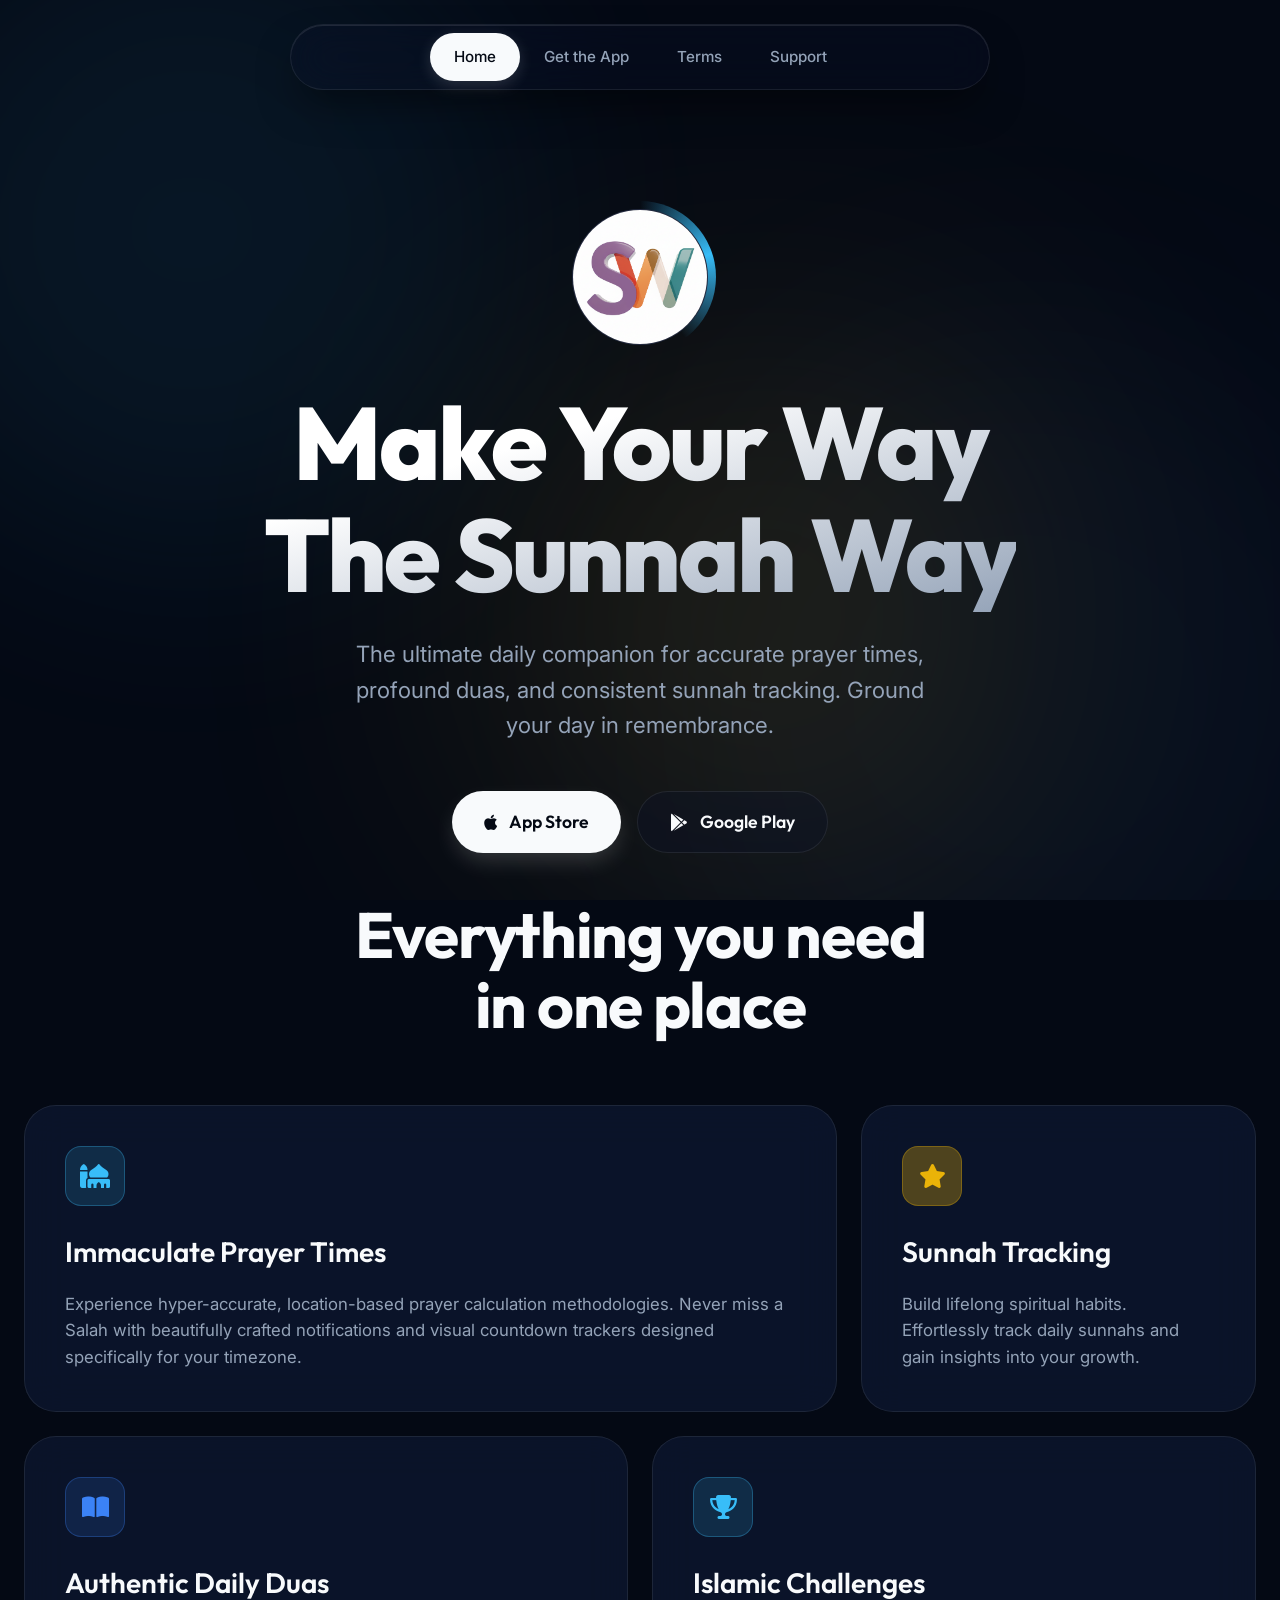
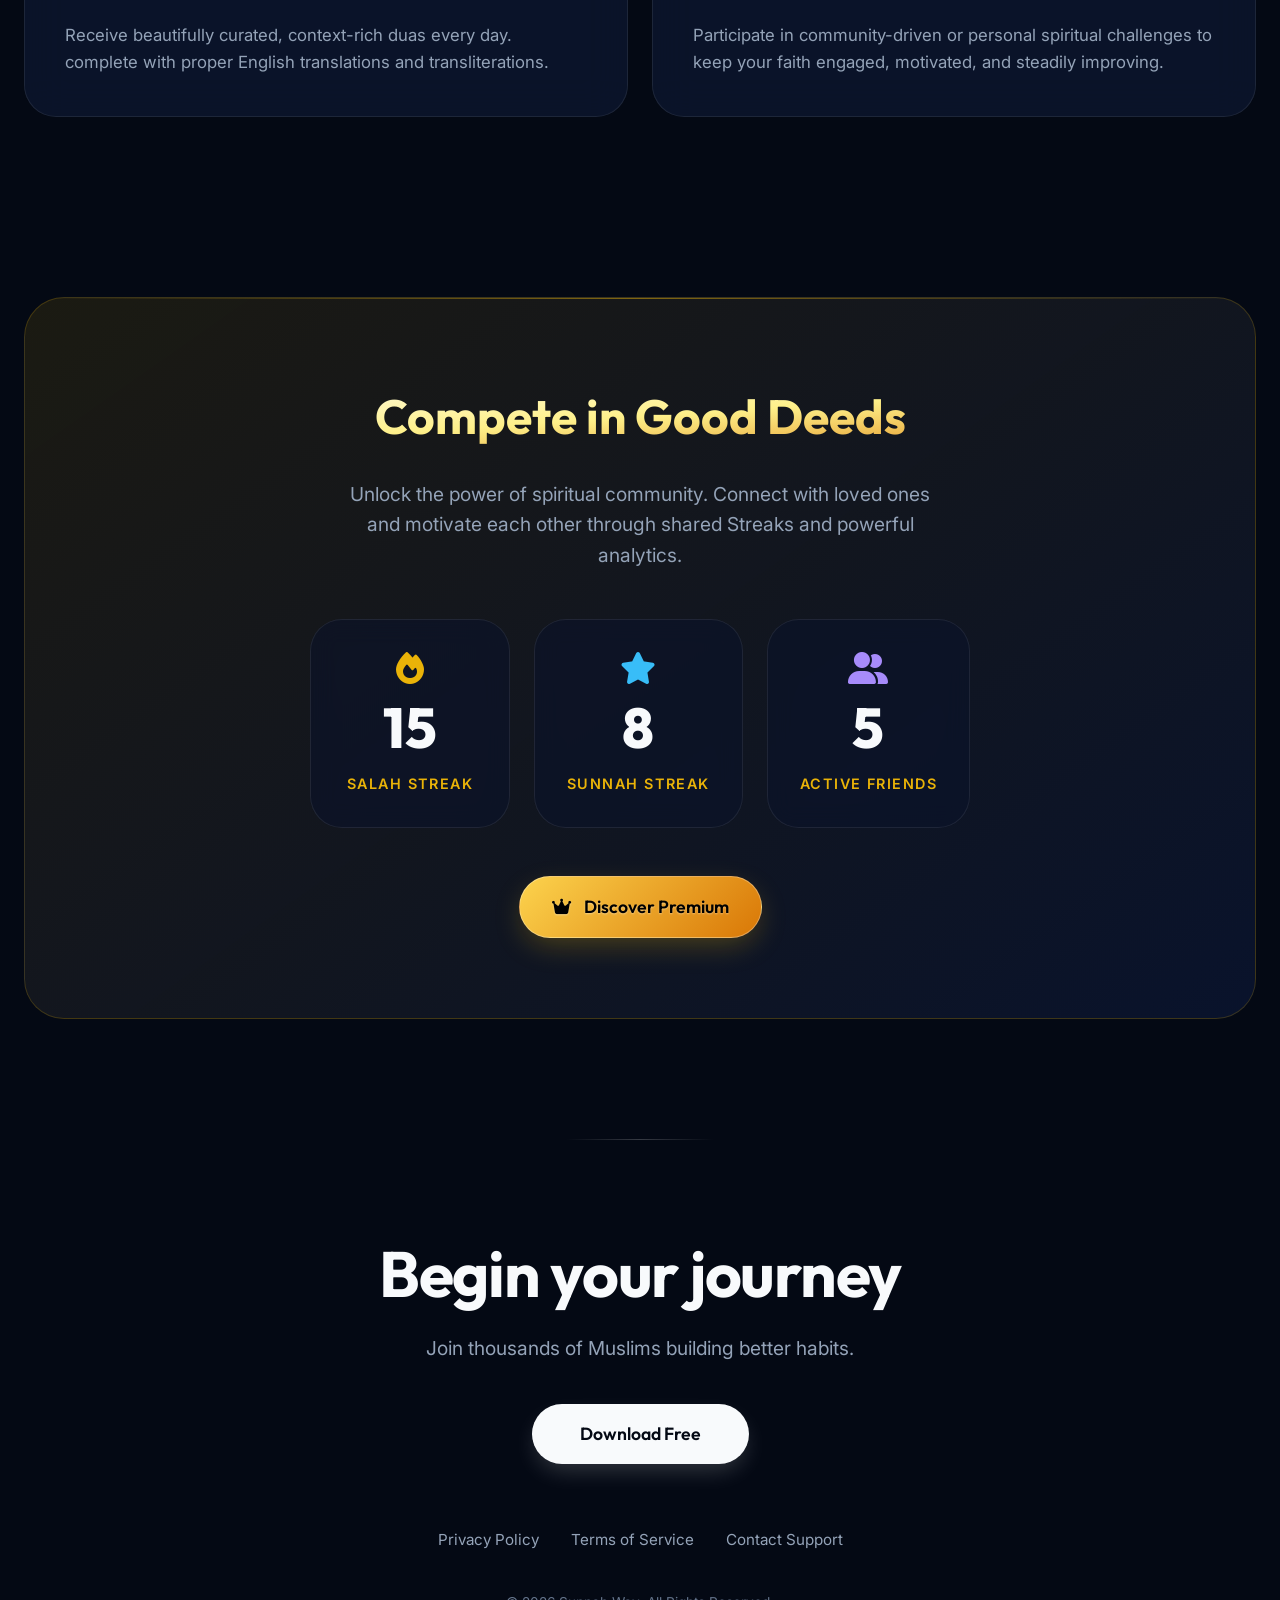
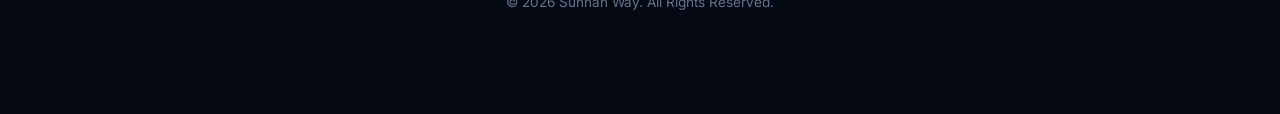
==== commit 993c5abf: "Fixed" ====
--- a/index.html
+++ b/index.html
@@ -70,7 +70,6 @@
         <!-- Bento Features Section -->
         <section class="reveal">
             <div class="section-header">
-                <span class="section-badge">Crafted for devotion</span>
                 <h2 class="section-title">Everything you need<br>in one place</h2>
             </div>
 
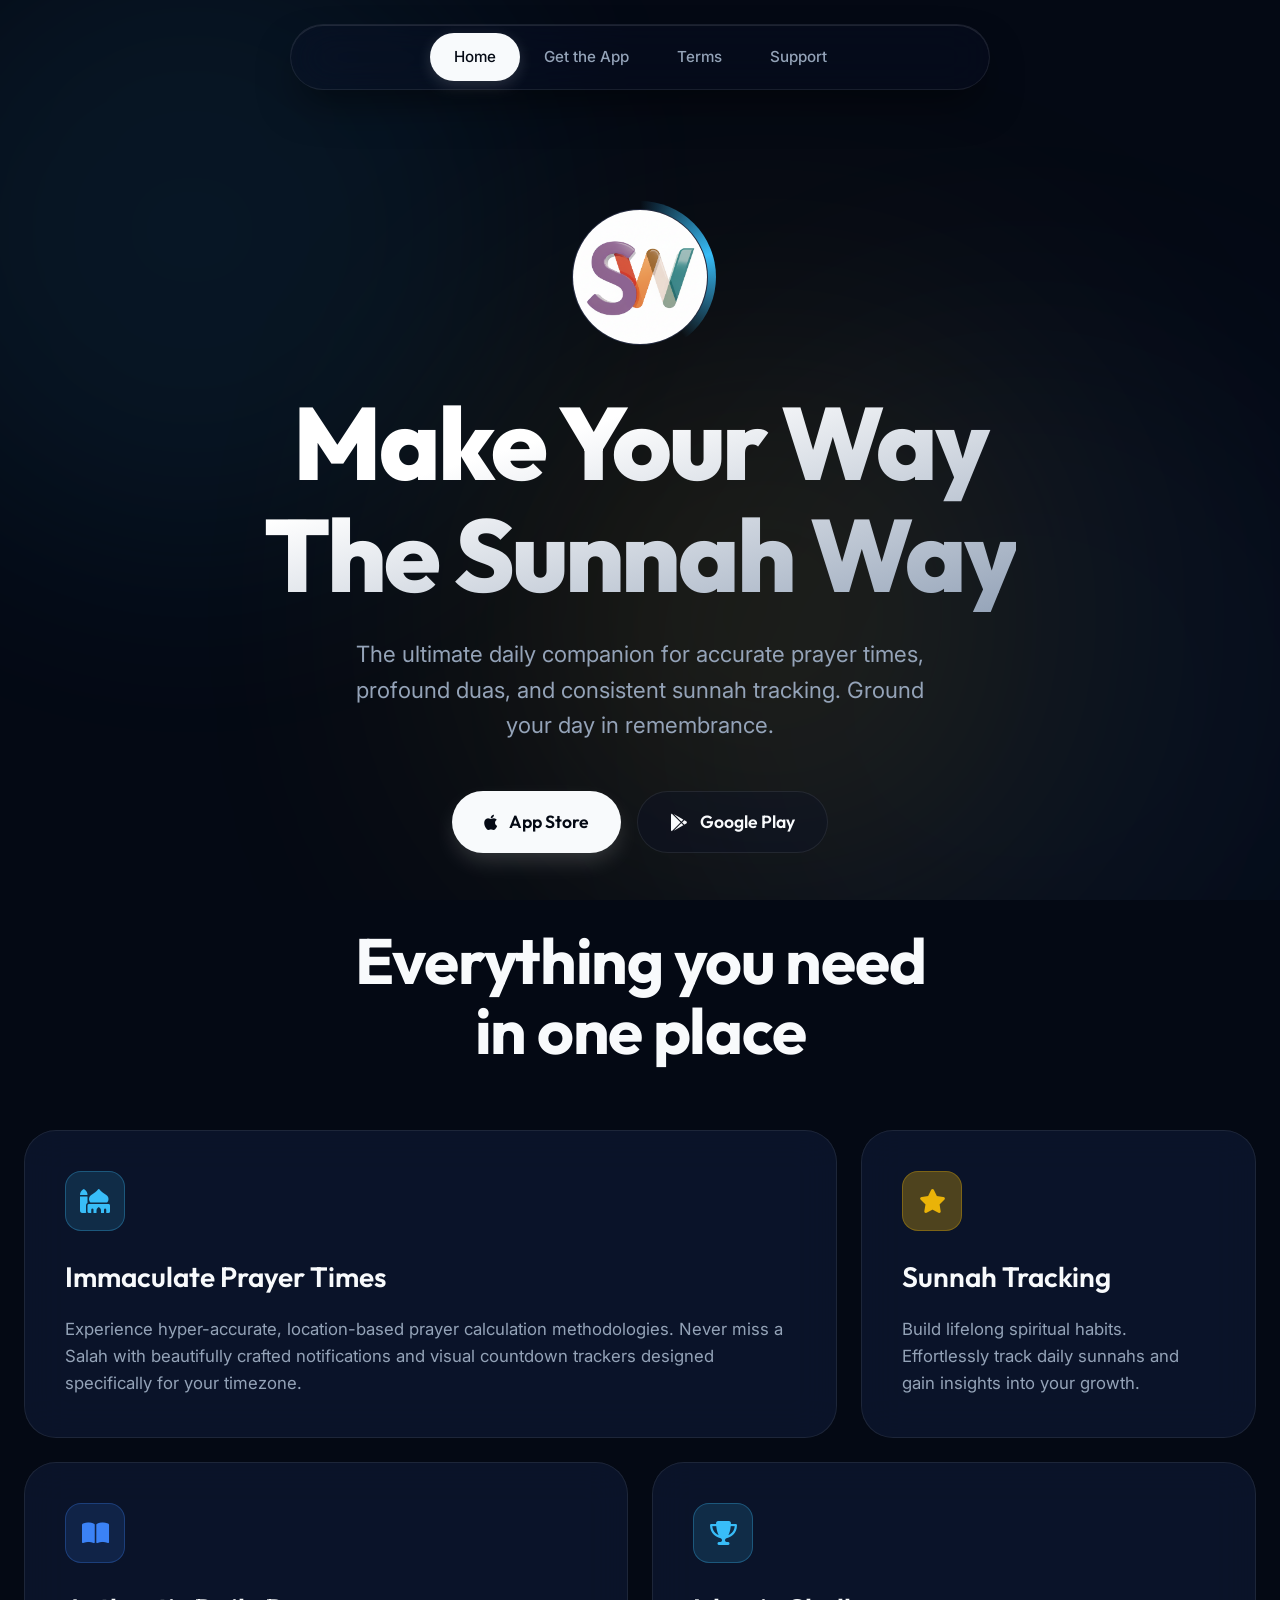
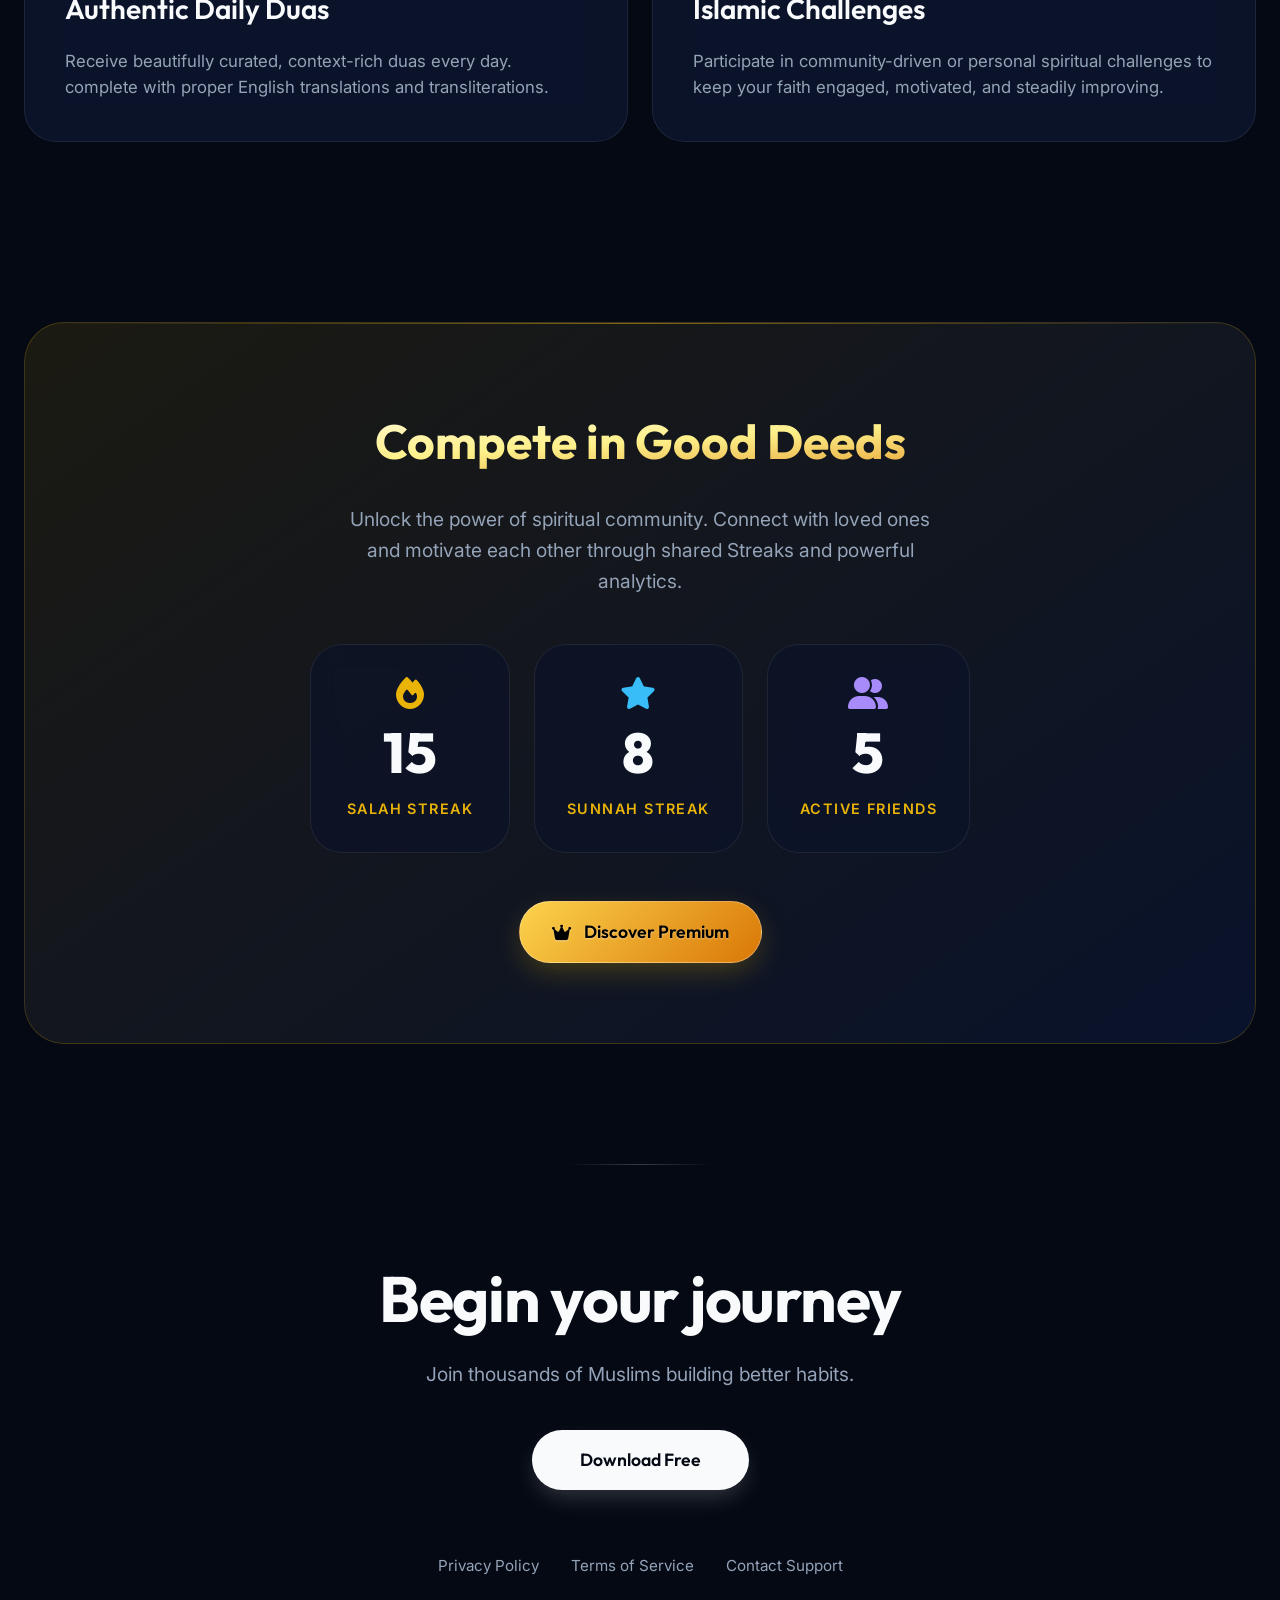
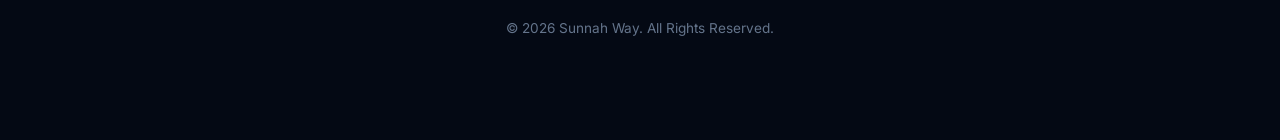
==== commit b1ff6991: "Done" ====
--- a/index.html
+++ b/index.html
@@ -70,6 +70,7 @@
         <!-- Bento Features Section -->
         <section class="reveal">
             <div class="section-header">
+                <br>
                 <h2 class="section-title">Everything you need<br>in one place</h2>
             </div>
 
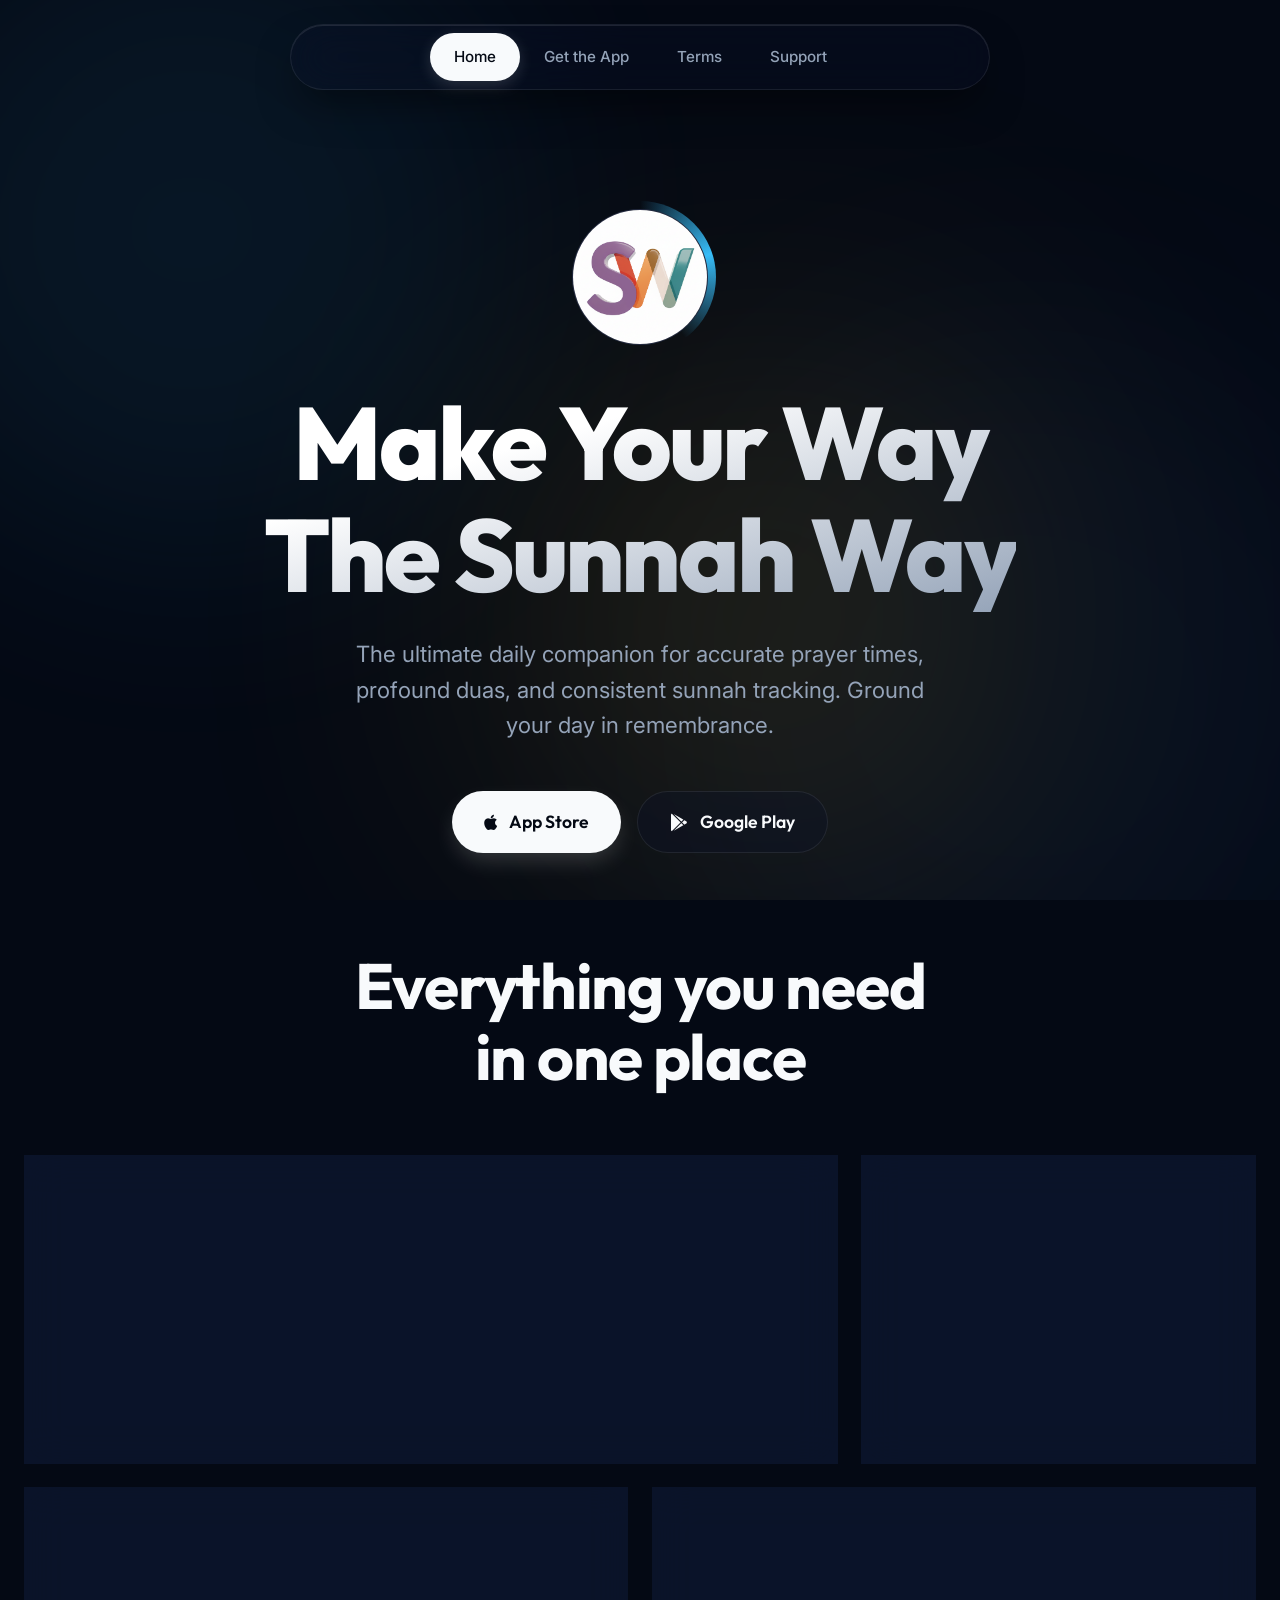
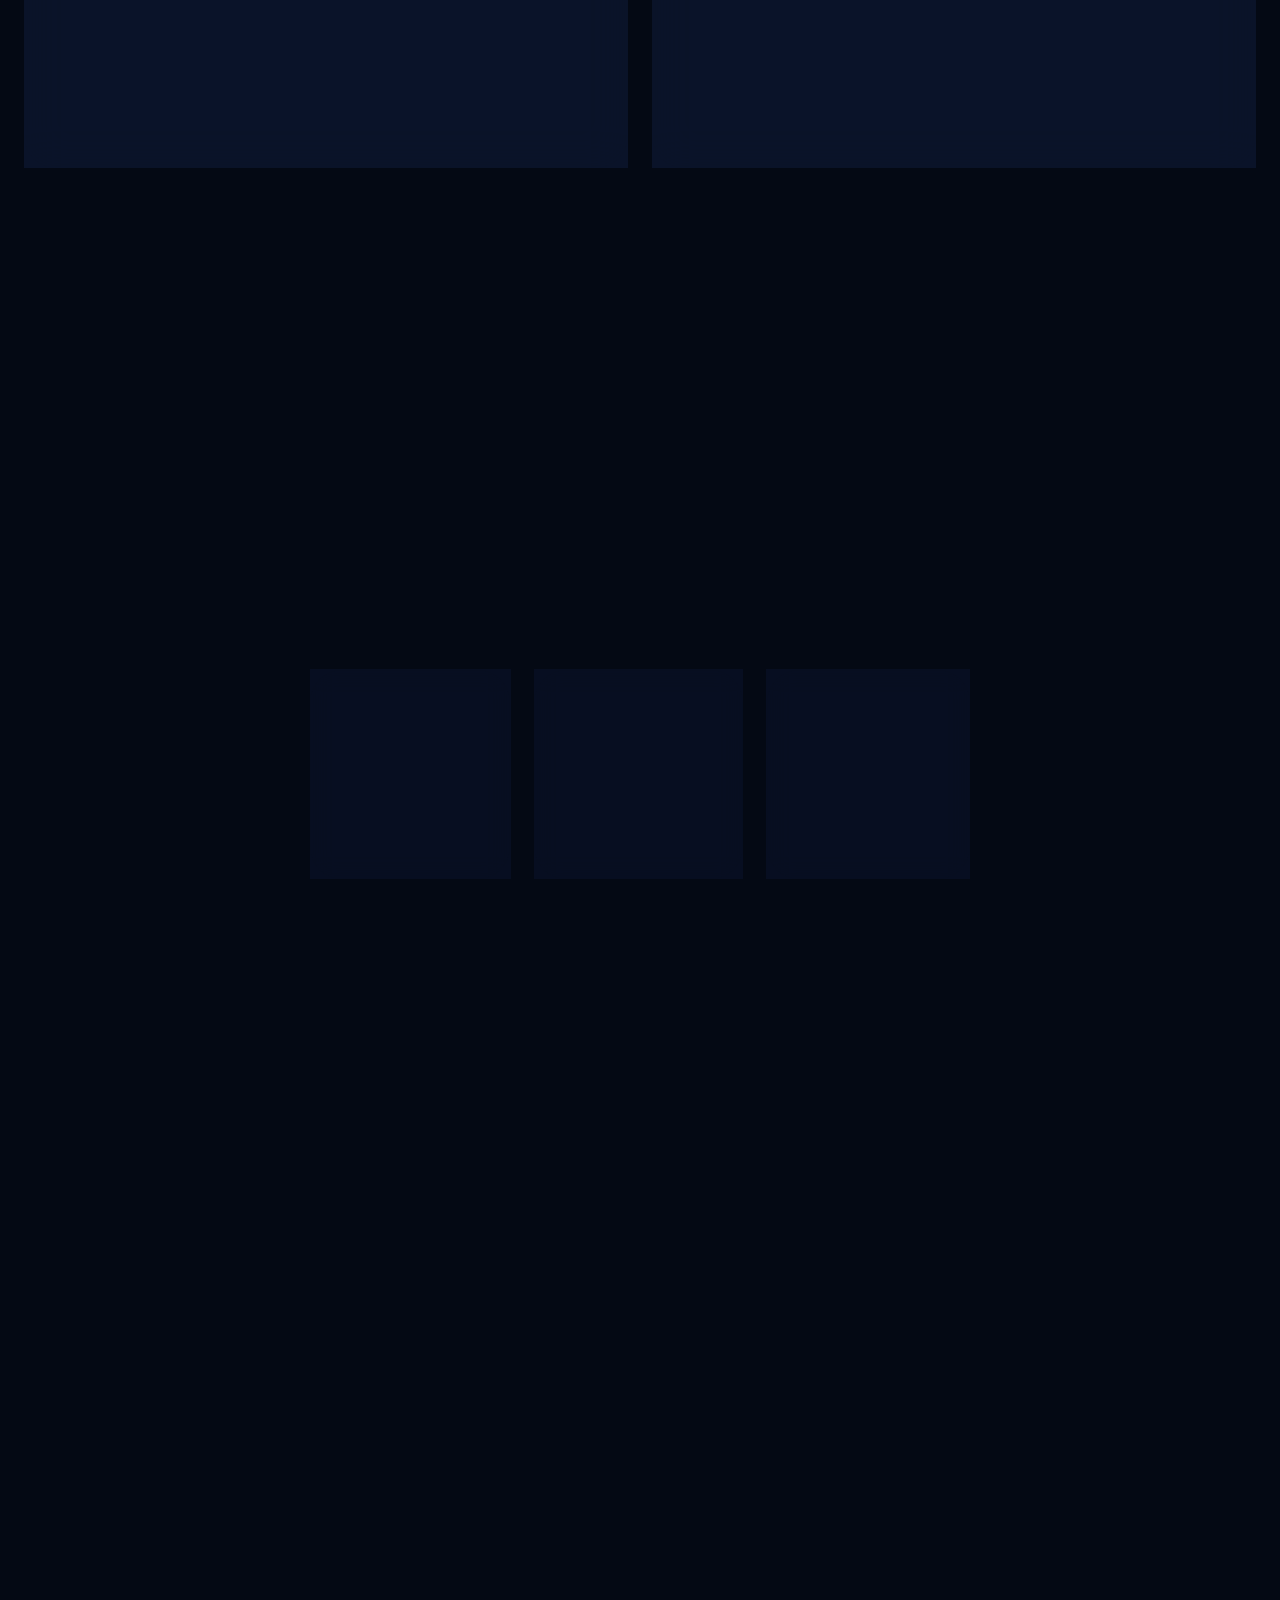
==== commit 6c8273b0: "Fixed" ====
--- a/index.html
+++ b/index.html
@@ -71,6 +71,7 @@
         <section class="reveal">
             <div class="section-header">
                 <br>
+                <br>
                 <h2 class="section-title">Everything you need<br>in one place</h2>
             </div>
 
@@ -141,7 +142,7 @@
         <!-- Footer -->
         <footer class="footer-cta reveal">
             <h2 class="section-title" style="margin-bottom: 24px;">Begin your journey</h2>
-            <p style="color: var(--text-secondary); margin-bottom: 40px; font-size: 1.2rem;">Join thousands of Muslims
+            <p style="color: var(--text-secondary); margin-bottom: 40px; font-size: 1.2rem;">Join Muslims
                 building better habits.</p>
             <a href="download.html" class="btn btn-primary" style="padding: 16px 48px;">Download Free</a>
 
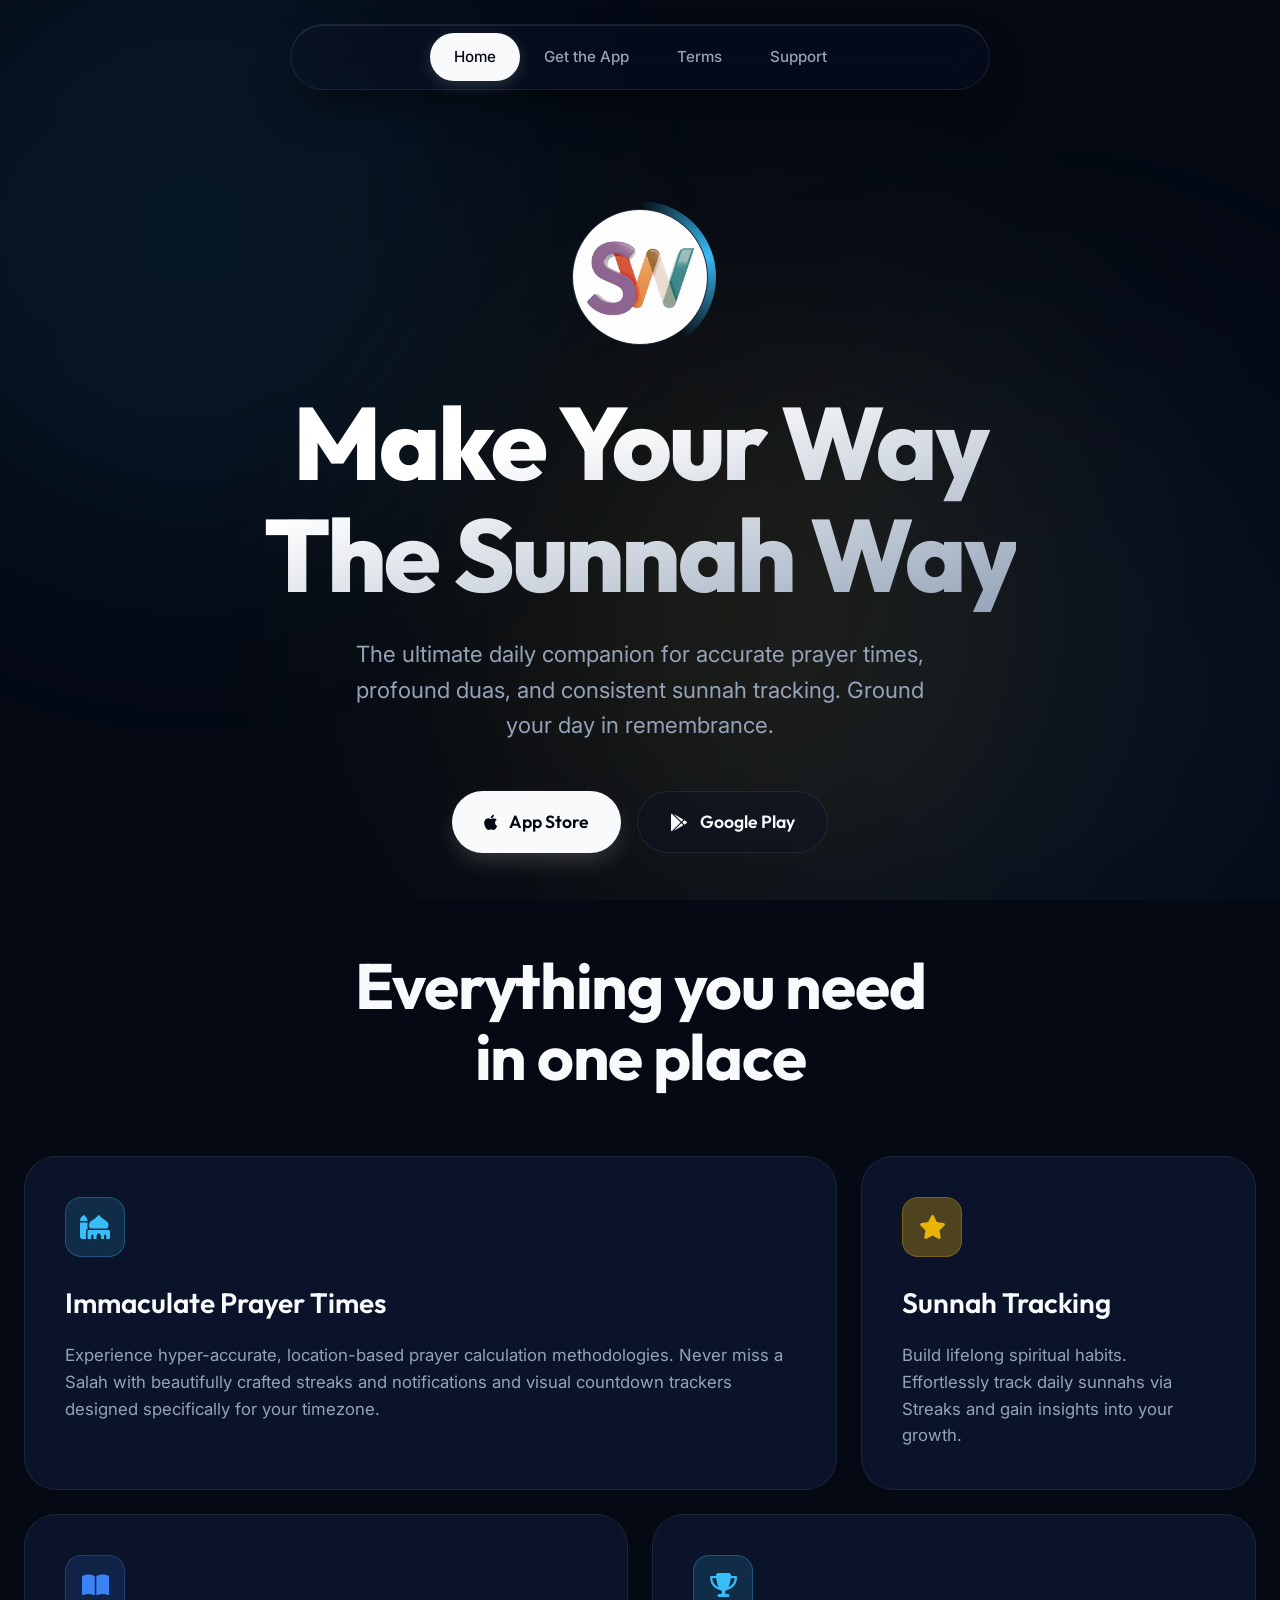
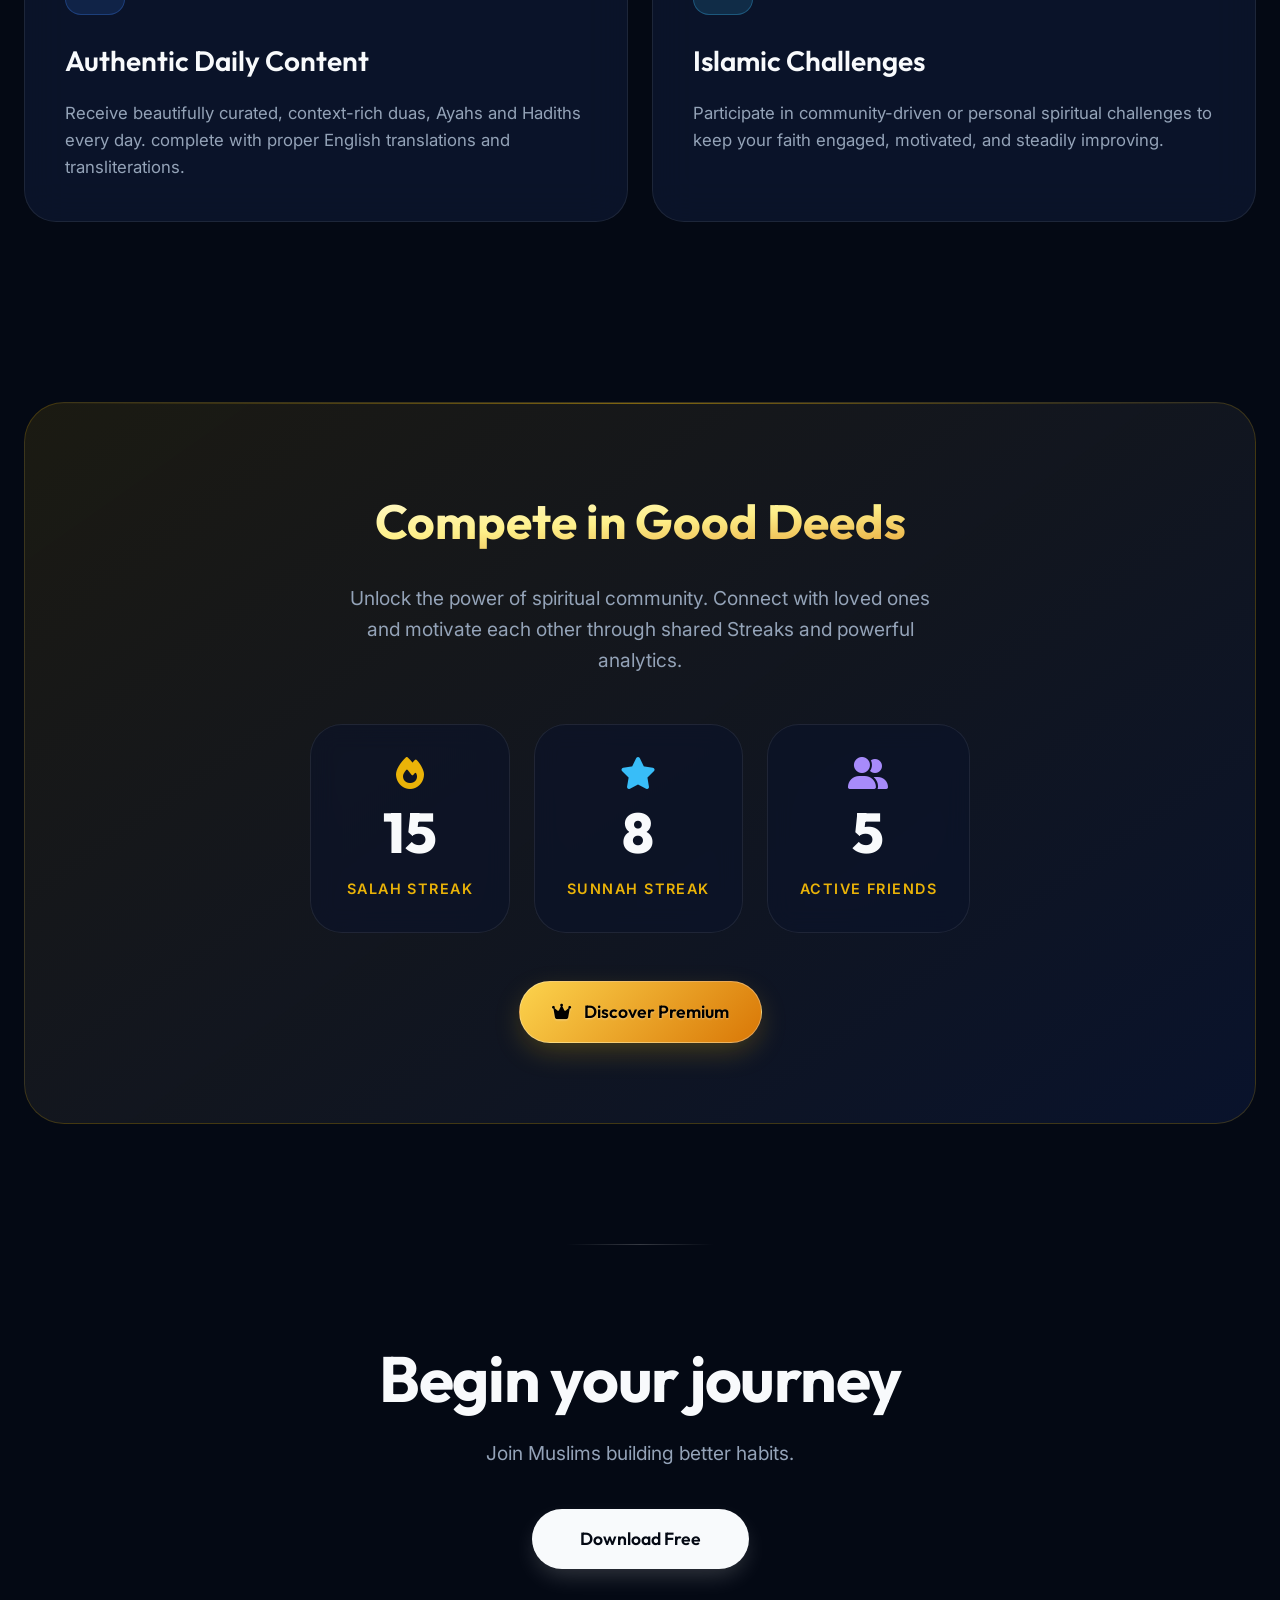
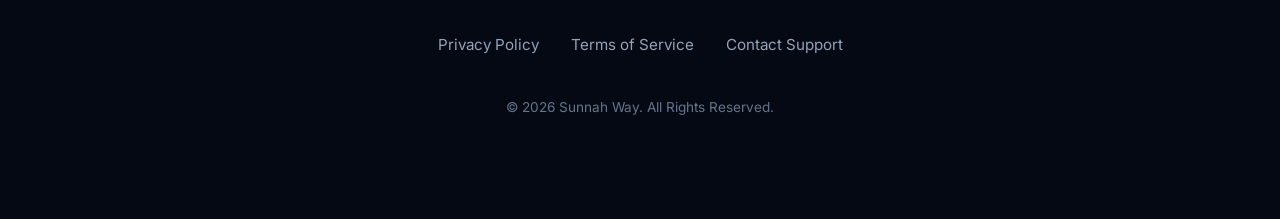
==== commit 6758ebb9: "Fixed" ====
--- a/index.html
+++ b/index.html
@@ -81,7 +81,7 @@
                     <div class="card-icon cyan"><i class="fas fa-mosque"></i></div>
                     <h3 class="bento-title">Immaculate Prayer Times</h3>
                     <p class="bento-desc">Experience hyper-accurate, location-based prayer calculation methodologies.
-                        Never miss a Salah with beautifully crafted notifications and visual countdown trackers designed
+                        Never miss a Salah with beautifully crafted streaks and notifications and visual countdown trackers designed
                         specifically for your timezone.</p>
                 </div>
 
@@ -89,15 +89,15 @@
                 <div class="bento-card bento-card-medium">
                     <div class="card-icon gold"><i class="fas fa-star"></i></div>
                     <h3 class="bento-title">Sunnah Tracking</h3>
-                    <p class="bento-desc">Build lifelong spiritual habits. Effortlessly track daily sunnahs and gain
+                    <p class="bento-desc">Build lifelong spiritual habits. Effortlessly track daily sunnahs via Streaks and gain
                         insights into your growth.</p>
                 </div>
 
                 <!-- Half Features -->
                 <div class="bento-card bento-card-half">
                     <div class="card-icon blue"><i class="fas fa-book-open"></i></div>
-                    <h3 class="bento-title">Authentic Daily Duas</h3>
-                    <p class="bento-desc">Receive beautifully curated, context-rich duas every day. complete with proper
+                    <h3 class="bento-title">Authentic Daily Content</h3>
+                    <p class="bento-desc">Receive beautifully curated, context-rich duas, Ayahs and Hadiths every day. complete with proper
                         English translations and transliterations.</p>
                 </div>
 
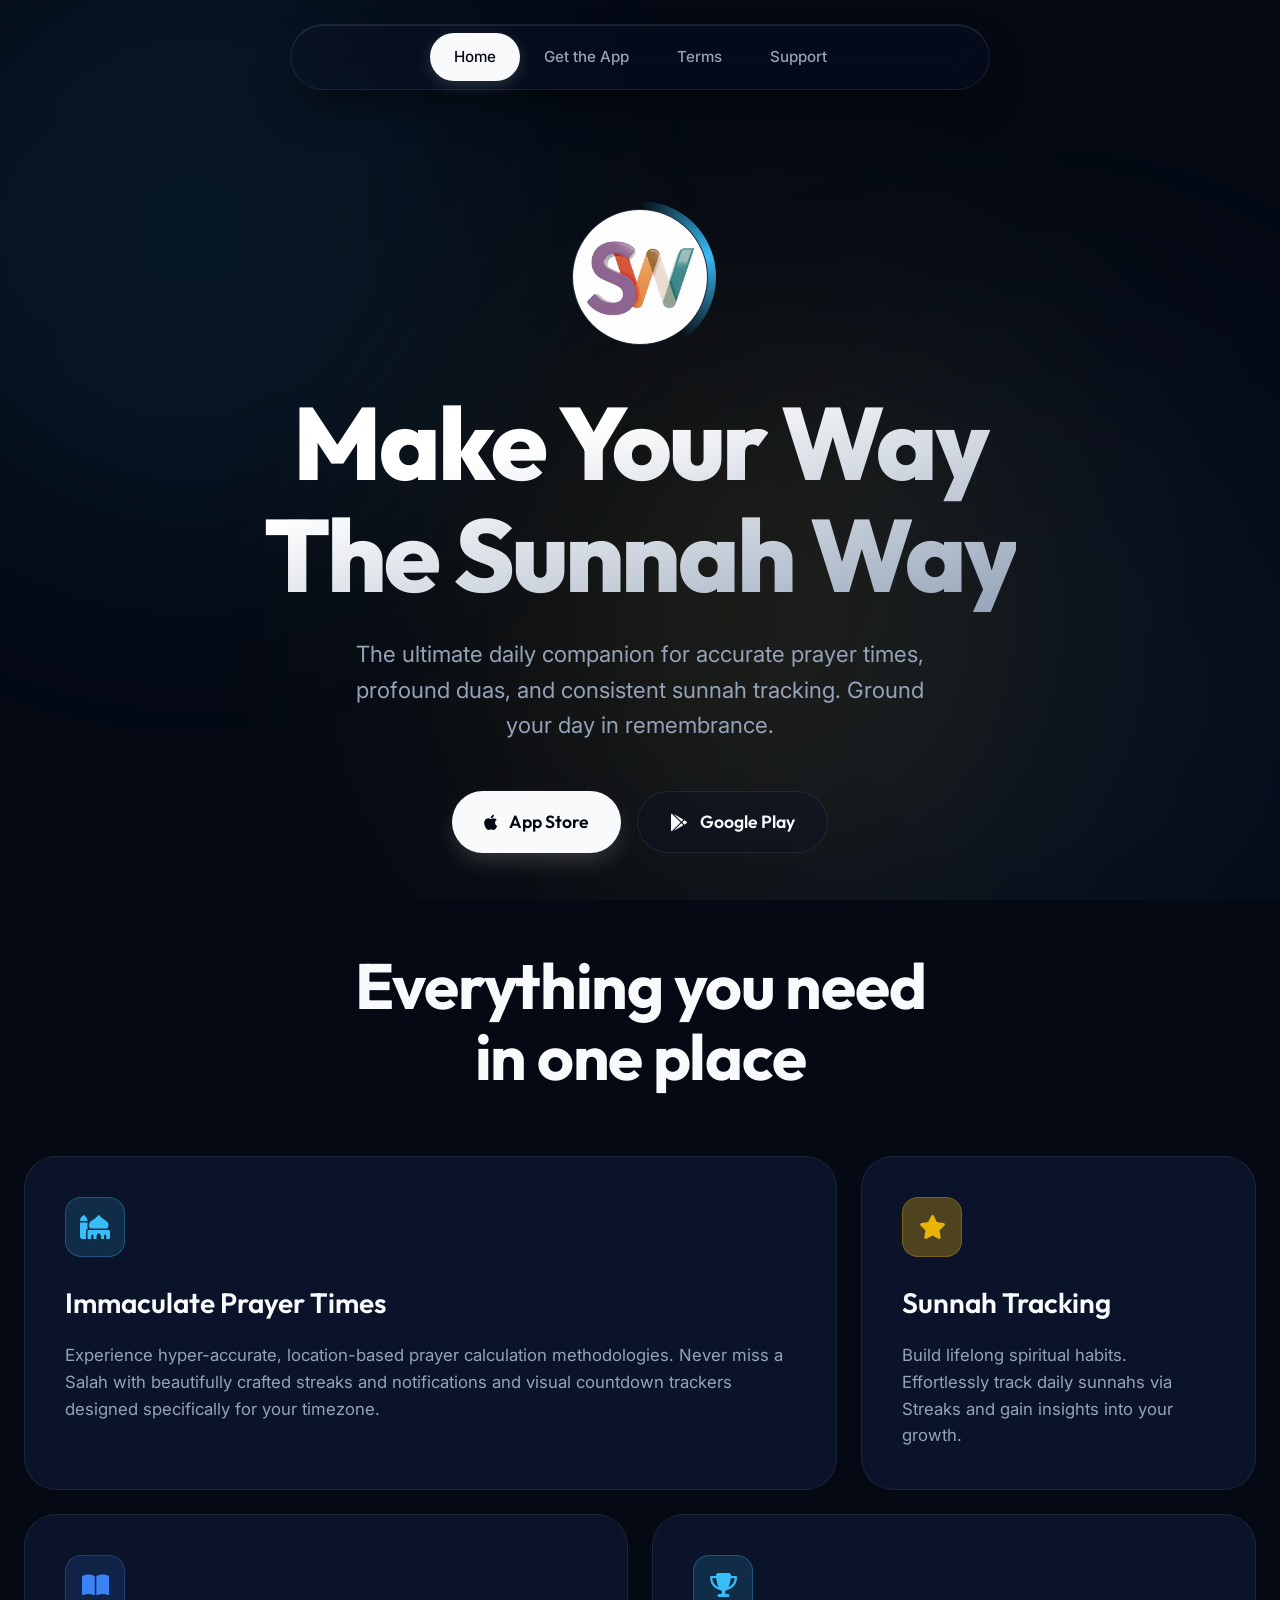
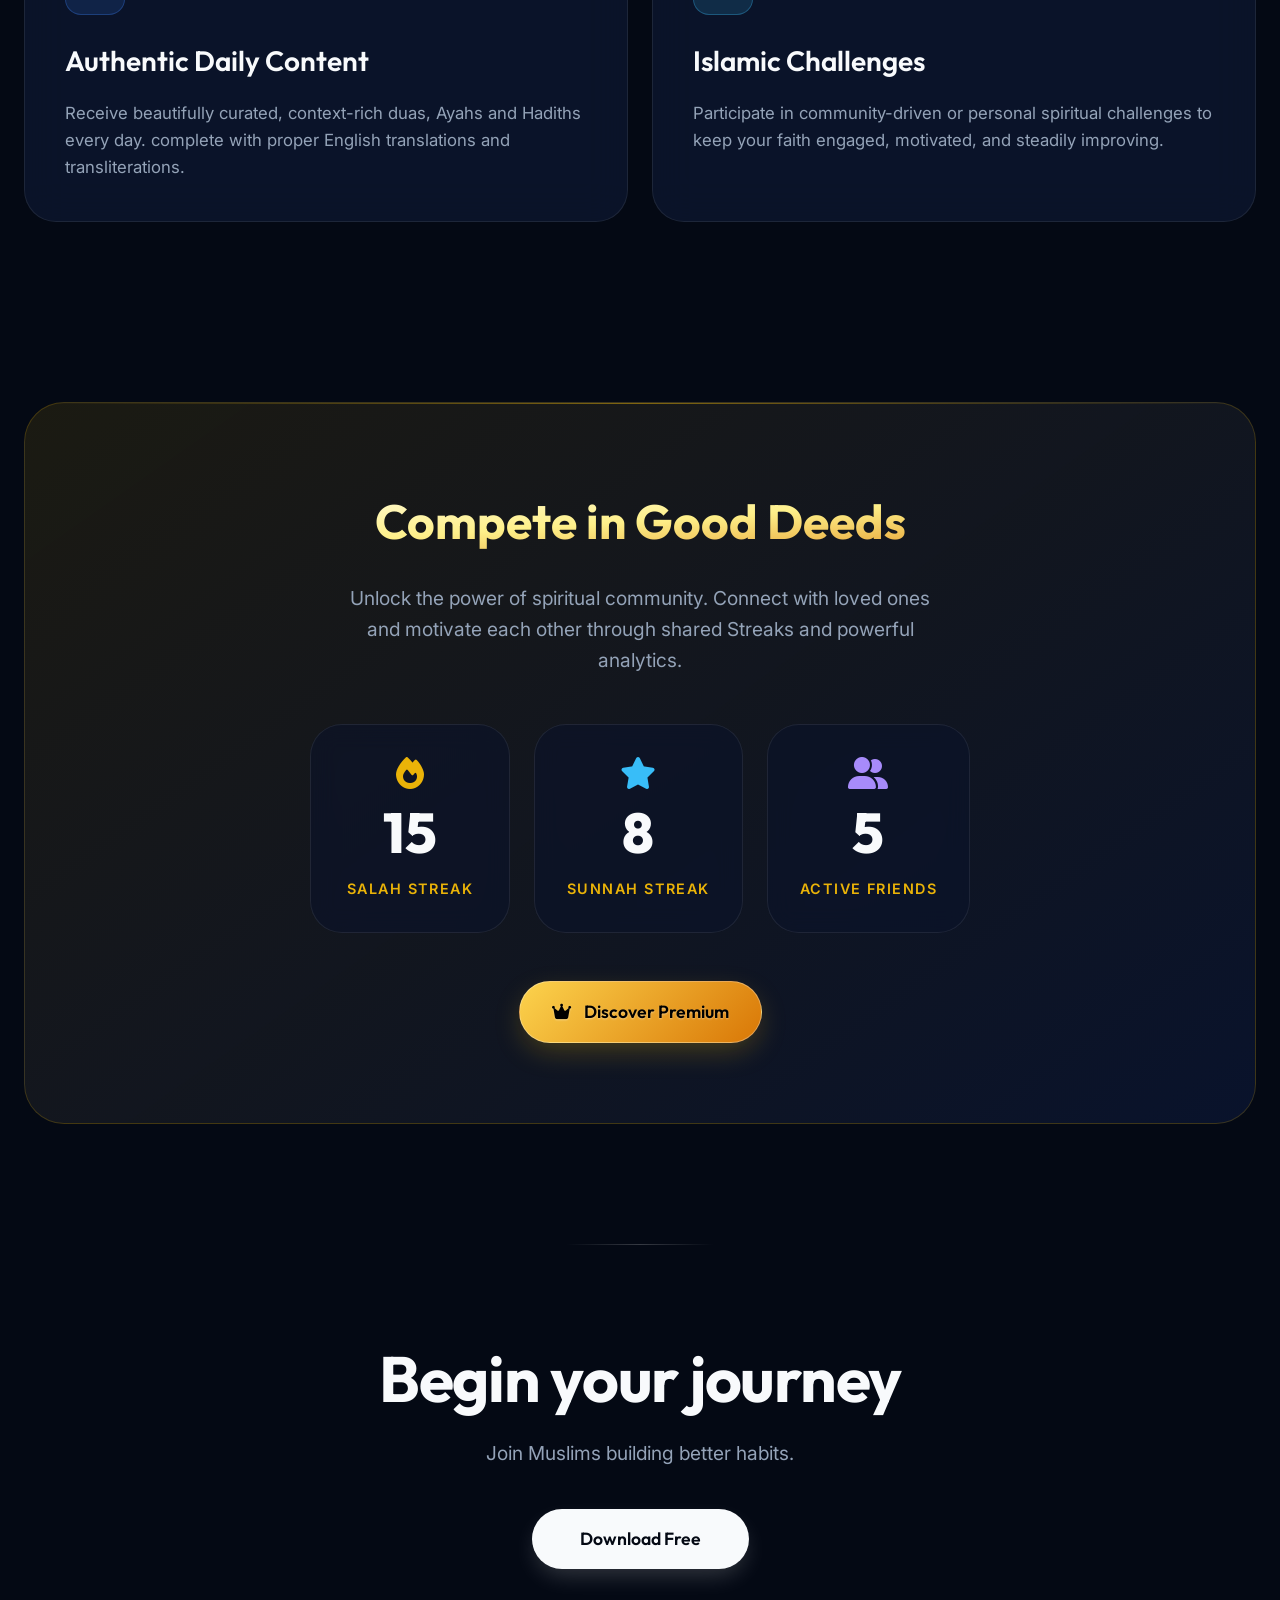
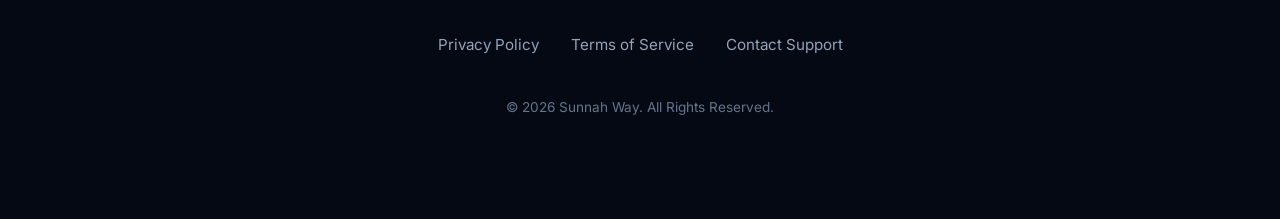
==== commit fb454fe8: "Fixed" ====
--- a/index.html
+++ b/index.html
@@ -57,10 +57,10 @@
 
             <div class="hero-cta">
                 <div style="display: flex; gap: 16px; flex-wrap: wrap; justify-content: center;">
-                    <a href="download.html" class="btn btn-primary">
+                    <a href="https://apps.apple.com/us/app/sunnah-way/id6761305443" class="btn btn-primary">
                         <i class="fab fa-apple"></i> App Store
                     </a>
-                    <a href="download.html" class="btn btn-outline">
+                    <a href="https://play.google.com/store/apps/details?id=com.sunnahway.app" class="btn btn-outline">
                         <i class="fab fa-google-play"></i> Google Play
                     </a>
                 </div>
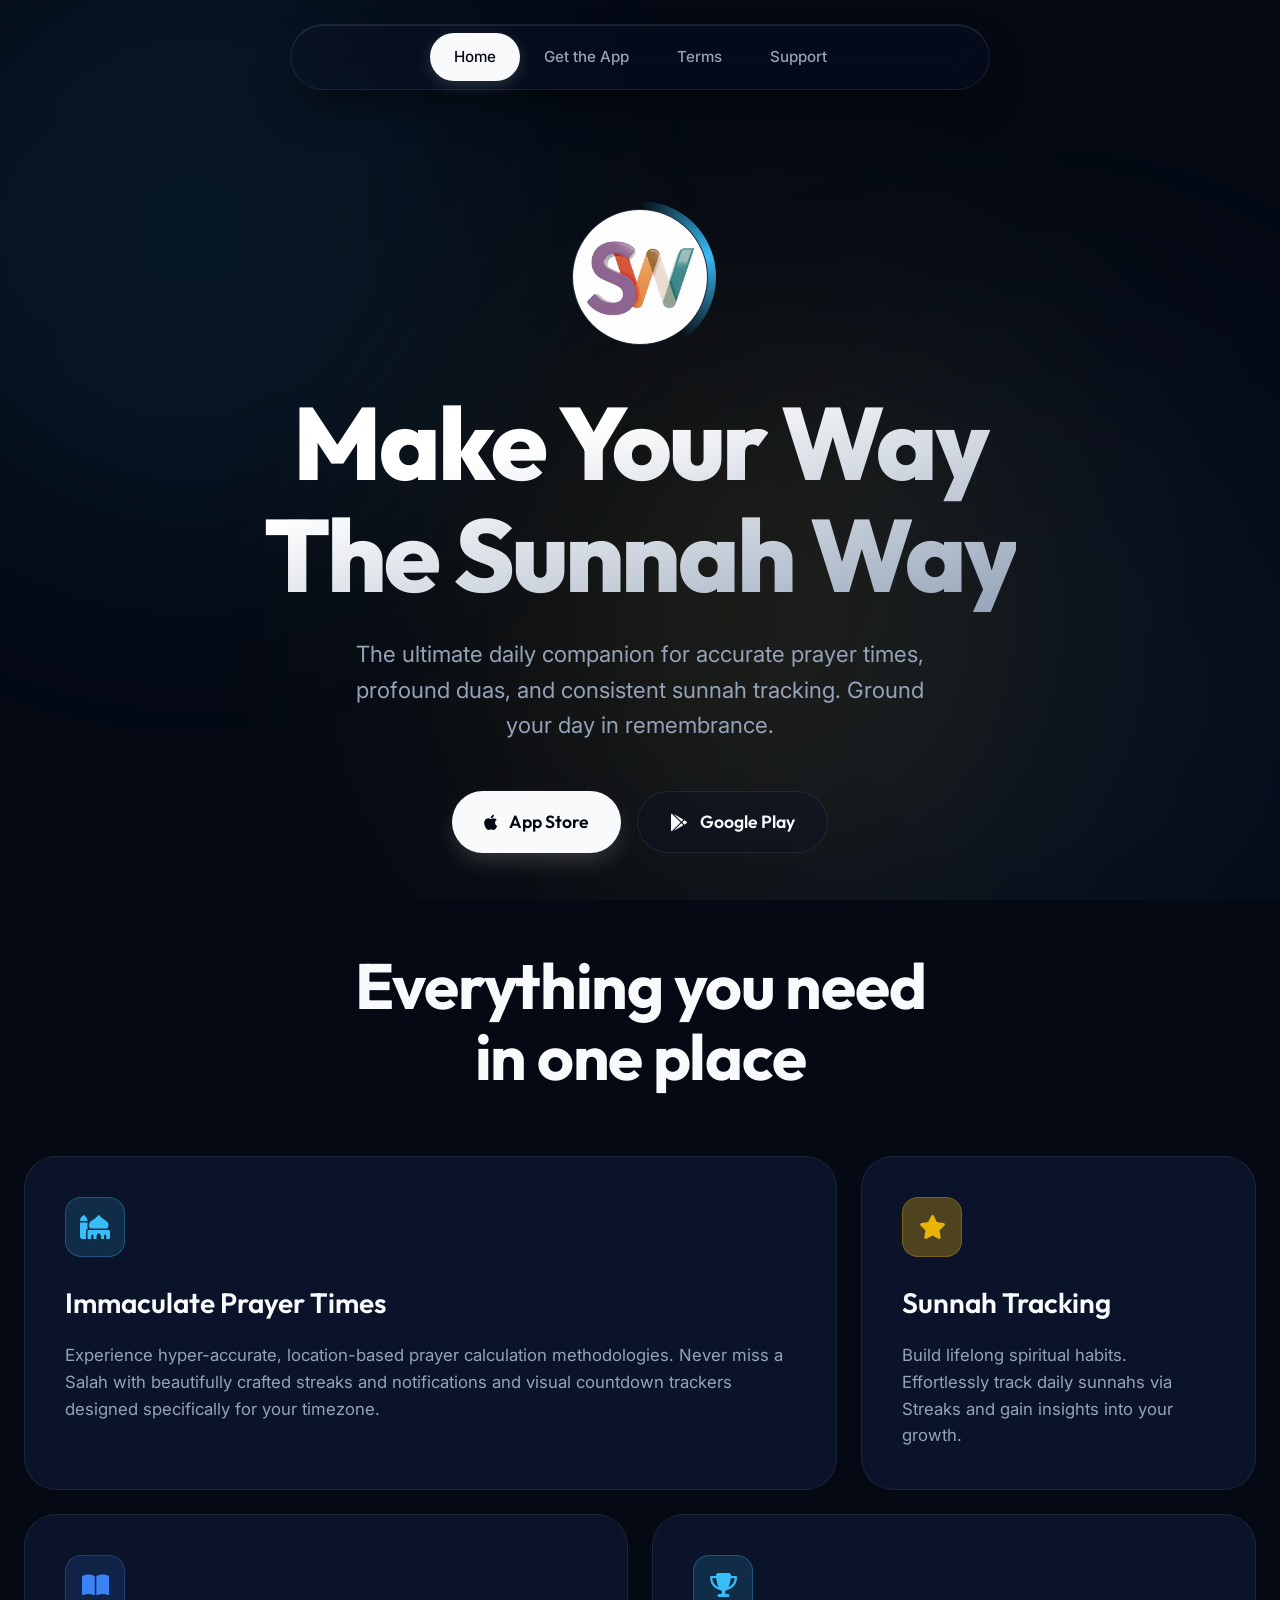
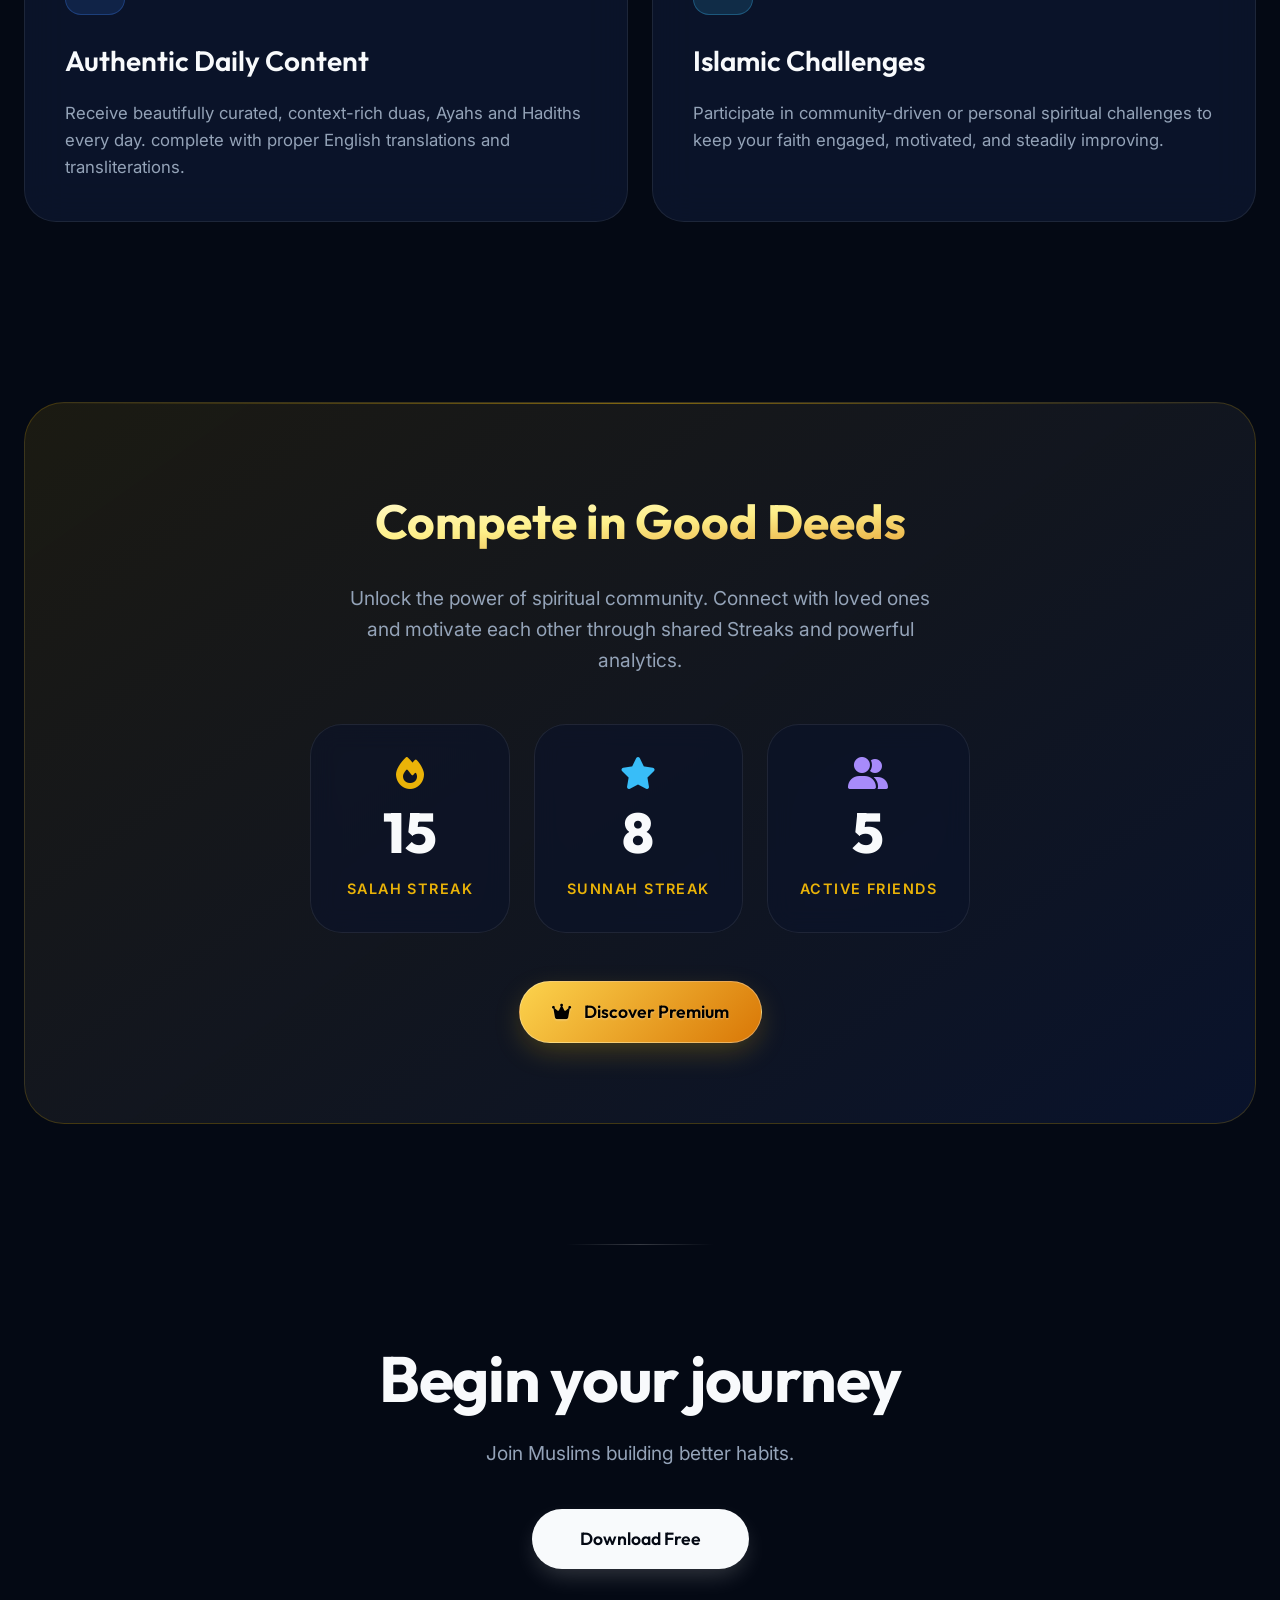
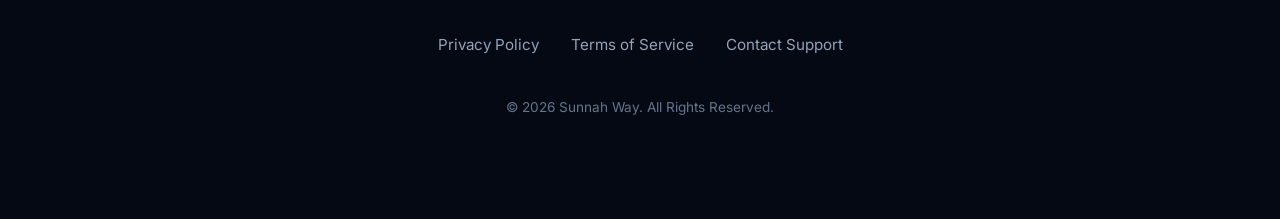
==== commit b70eee17: "Fixed Name" ====
--- a/index.html
+++ b/index.html
@@ -5,9 +5,9 @@
     <meta charset="UTF-8">
     <meta name="viewport" content="width=device-width, initial-scale=1.0">
     <meta name="description"
-        content="Sunnah Way - Transform your daily Islamic practice with the ultimate app for prayer, dua, and sunnah tracking.">
+        content="Sunnah Way App - Transform your daily Islamic practice with the ultimate app for prayer, dua, and sunnah tracking.">
     <link rel="icon" href="Logo.png">
-    <title>Sunnah Way - Make Your Way The Sunnah Way</title>
+    <title>Sunnah Way App - Make Your Way The Sunnah Way</title>
 
     <!-- Modern Premium Typography -->
     <link rel="preconnect" href="https://fonts.googleapis.com">
